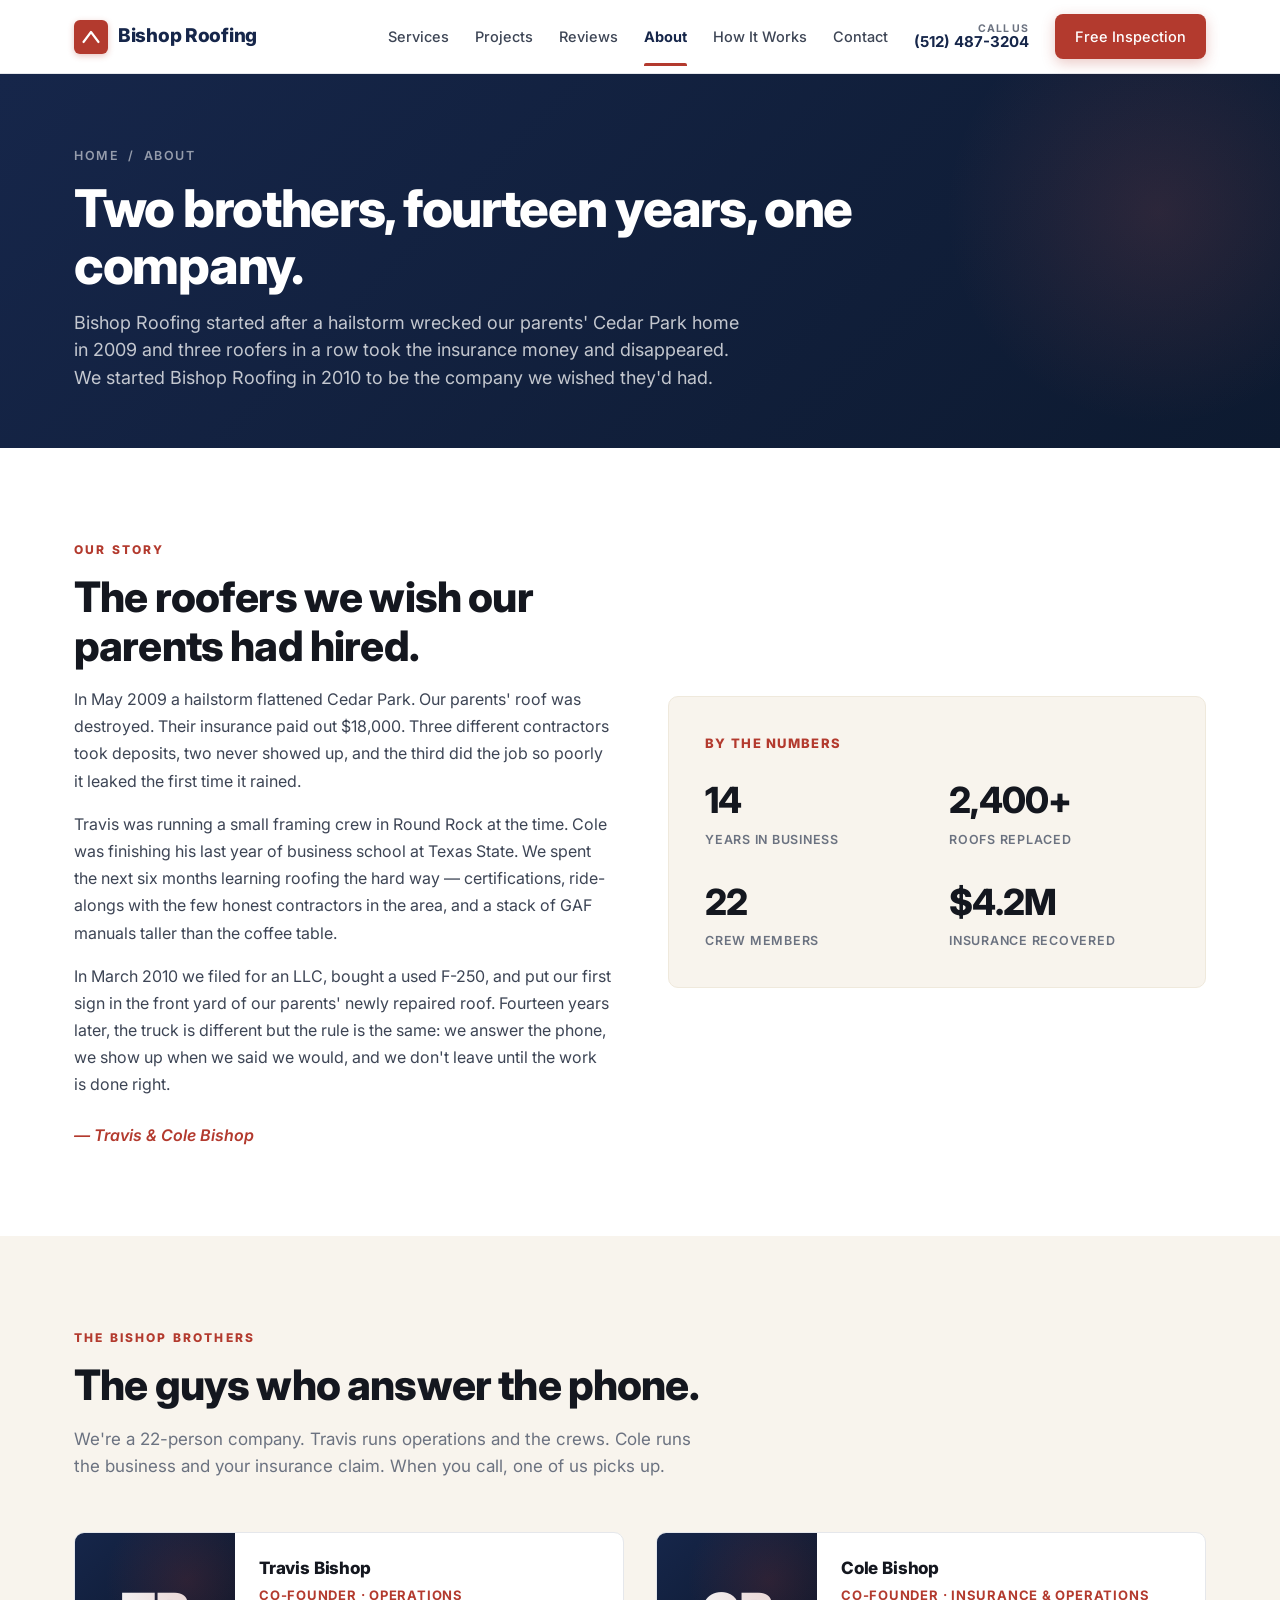
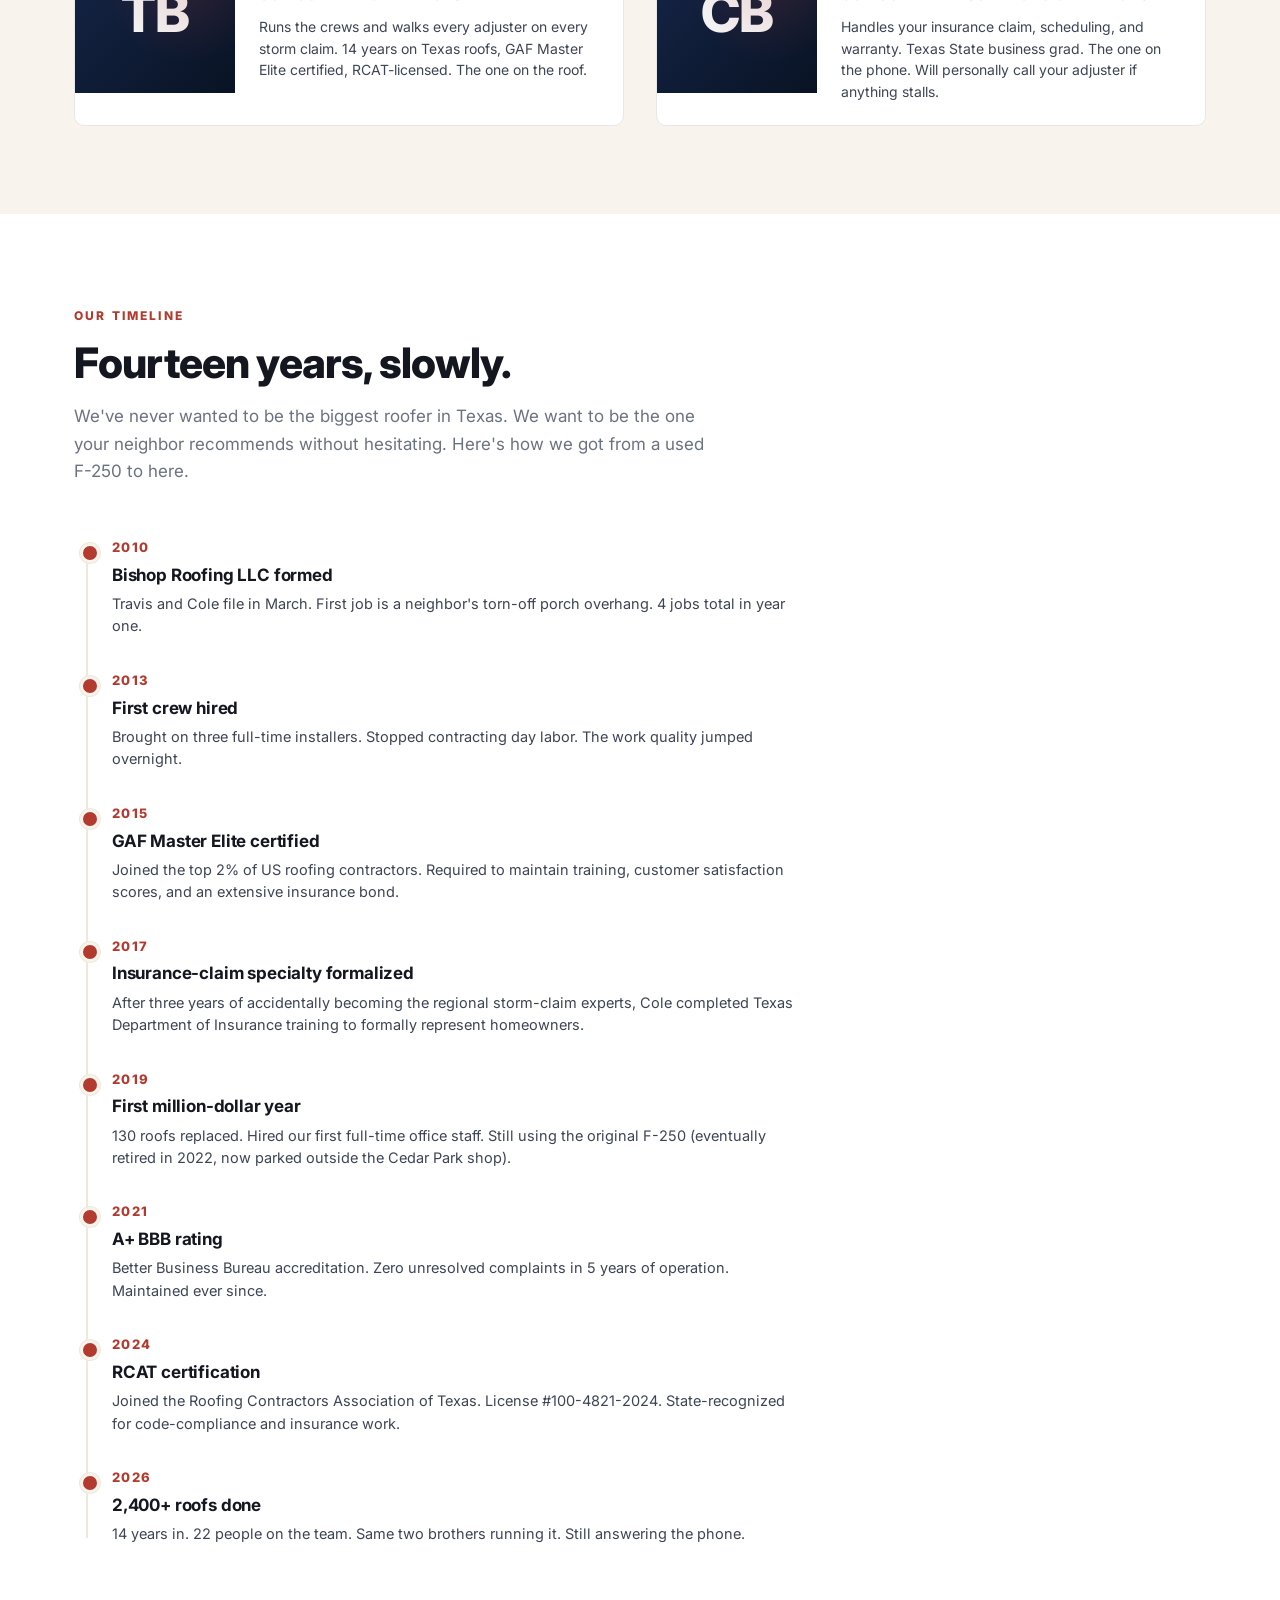
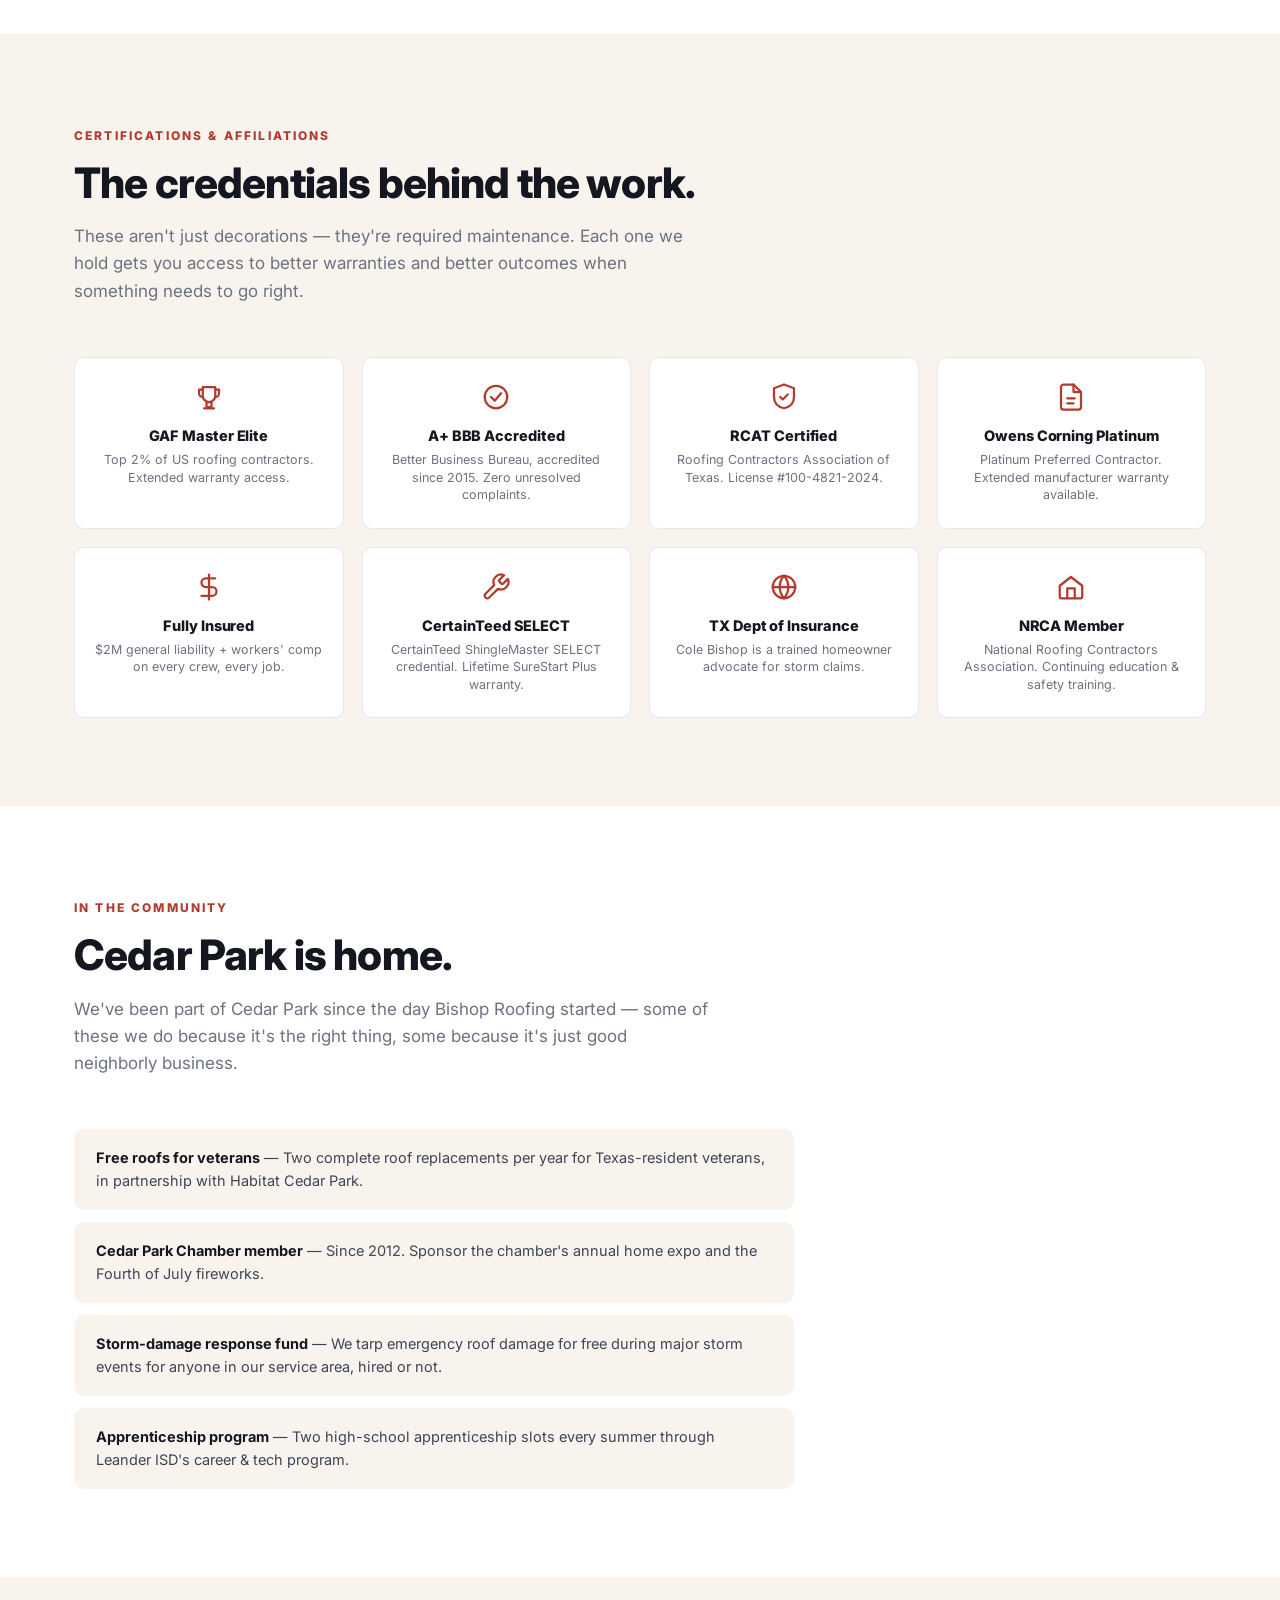
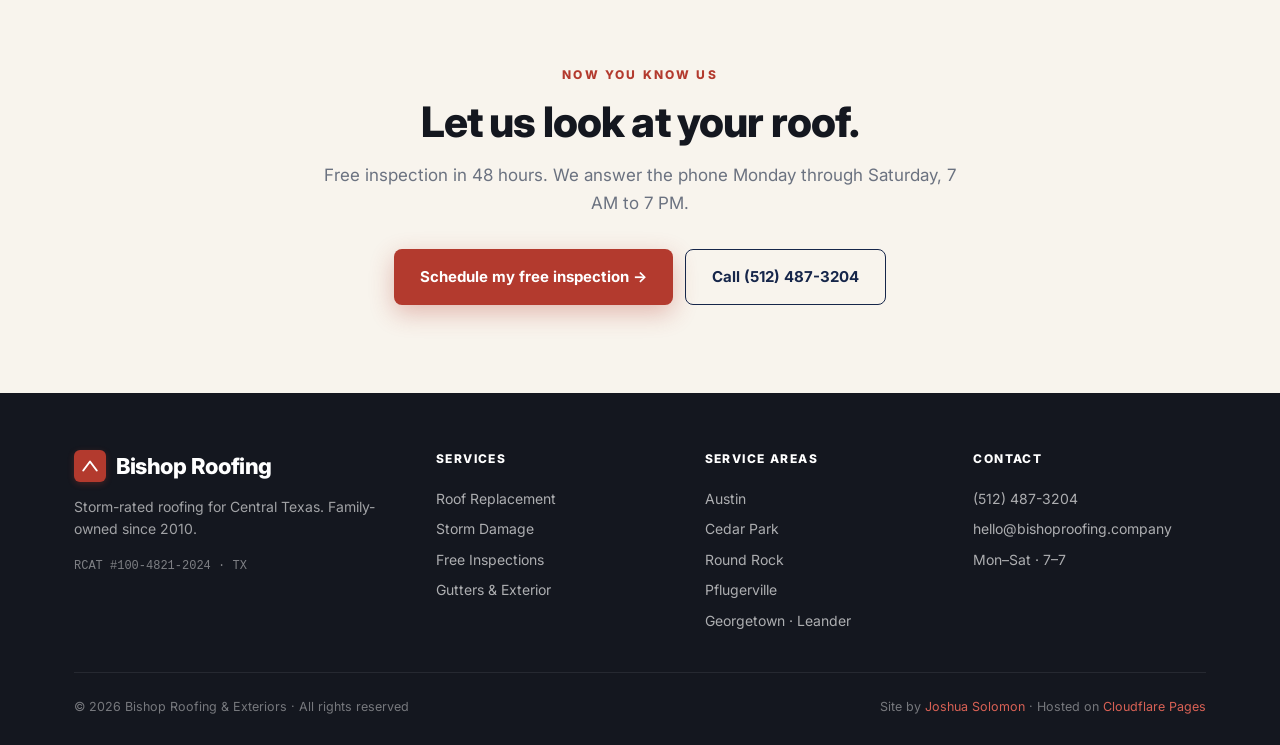
==== about.html @ fdb5fe9d "Initial commit — Bishop Roofing demo site + GHL integration" ====
<!DOCTYPE html>
<html lang="en">
<head>
  <meta charset="UTF-8" />
  <meta name="viewport" content="width=device-width, initial-scale=1.0" />
  <title>About — Bishop Roofing &amp; Exteriors</title>
  <meta name="description" content="Founded in 2010 by brothers Travis and Cole Bishop. 14 years on Central Texas roofs. GAF Master Elite, A+ BBB, RCAT-certified." />
  <link rel="preconnect" href="https://fonts.googleapis.com">
  <link rel="preconnect" href="https://fonts.gstatic.com" crossorigin>
  <link href="https://fonts.googleapis.com/css2?family=Inter:wght@400;500;600;700;800;900&display=swap" rel="stylesheet">
  <link rel="icon" type="image/svg+xml" href="./favicon.svg"><link rel="stylesheet" href="styles.css">
</head>
<body>

  <nav class="site-nav">
    <div class="nav-inner">
      <a href="./" class="brand">
        <span class="brand-mark">
          <svg viewBox="0 0 24 24" fill="none"><path d="M3 18 L12 6 L21 18" stroke="white" stroke-width="2.6" stroke-linecap="round" stroke-linejoin="round"/></svg>
        </span>
        <span>Bishop Roofing</span>
      </a>
      <input type="checkbox" id="nav-toggle" class="nav-toggle" hidden><label for="nav-toggle" class="nav-burger" aria-label="Toggle menu"><span></span><span></span><span></span></label><div class="nav-links">
        <a href="./services.html">Services</a>
        <a href="./projects.html">Projects</a>
        <a href="./reviews.html">Reviews</a>
        <a href="./about.html" class="active">About</a>
        <a href="./how-it-works.html">How It Works</a>
        <a href="./contact.html">Contact</a>
        <a href="tel:+15124873204" class="nav-phone">
          <span class="nav-phone-label">Call us</span>
          <span class="nav-phone-num">(512) 487-3204</span>
        </a>
        <a href="./contact.html" class="nav-cta">Free Inspection</a>
      </div>
    </div>
  </nav>

  <header class="page-hero">
    <div class="container page-hero-inner">
      <div class="page-crumb"><a href="./">Home</a> &nbsp;/&nbsp; About</div>
      <h1>Two brothers, fourteen years, one company.</h1>
      <p class="page-hero-sub">Bishop Roofing started after a hailstorm wrecked our parents' Cedar Park home in 2009 and three roofers in a row took the insurance money and disappeared. We started Bishop Roofing in 2010 to be the company we wished they'd had.</p>
    </div>
  </header>

  <!-- ============ ORIGIN STORY ============ -->
  <section>
    <div class="container">
      <div class="about-origin-grid">
        <div>
          <div class="sec-label">Our story</div>
          <h2 class="sec-title">The roofers we wish our parents had hired.</h2>
          <p style="font-size: 16px; color: var(--body); line-height: 1.7; margin-bottom: 16px;">In May 2009 a hailstorm flattened Cedar Park. Our parents' roof was destroyed. Their insurance paid out $18,000. Three different contractors took deposits, two never showed up, and the third did the job so poorly it leaked the first time it rained.</p>
          <p style="font-size: 16px; color: var(--body); line-height: 1.7; margin-bottom: 16px;">Travis was running a small framing crew in Round Rock at the time. Cole was finishing his last year of business school at Texas State. We spent the next six months learning roofing the hard way &mdash; certifications, ride-alongs with the few honest contractors in the area, and a stack of GAF manuals taller than the coffee table.</p>
          <p style="font-size: 16px; color: var(--body); line-height: 1.7;">In March 2010 we filed for an LLC, bought a used F-250, and put our first sign in the front yard of our parents' newly repaired roof. Fourteen years later, the truck is different but the rule is the same: we answer the phone, we show up when we said we would, and we don't leave until the work is done right.</p>
          <p style="margin-top: 24px; font-size: 16px; font-style: italic; color: var(--brick); font-weight: 600;">&mdash; Travis &amp; Cole Bishop</p>
        </div>
        <div style="background: var(--cream); border-radius: var(--radius); padding: 36px; border: 1px solid var(--cream-dark);">
          <div style="font-size: 13px; font-weight: 800; color: var(--brick); text-transform: uppercase; letter-spacing: 0.1em; margin-bottom: 18px;">By the numbers</div>
          <div style="display: grid; grid-template-columns: 1fr 1fr; gap: 24px;">
            <div>
              <div style="font-size: 36px; font-weight: 800; color: var(--ink); letter-spacing: -0.02em;">14</div>
              <div style="font-size: 12.5px; color: var(--mist); text-transform: uppercase; letter-spacing: 0.06em; font-weight: 600;">Years in business</div>
            </div>
            <div>
              <div style="font-size: 36px; font-weight: 800; color: var(--ink); letter-spacing: -0.02em;">2,400+</div>
              <div style="font-size: 12.5px; color: var(--mist); text-transform: uppercase; letter-spacing: 0.06em; font-weight: 600;">Roofs replaced</div>
            </div>
            <div>
              <div style="font-size: 36px; font-weight: 800; color: var(--ink); letter-spacing: -0.02em;">22</div>
              <div style="font-size: 12.5px; color: var(--mist); text-transform: uppercase; letter-spacing: 0.06em; font-weight: 600;">Crew members</div>
            </div>
            <div>
              <div style="font-size: 36px; font-weight: 800; color: var(--ink); letter-spacing: -0.02em;">$4.2M</div>
              <div style="font-size: 12.5px; color: var(--mist); text-transform: uppercase; letter-spacing: 0.06em; font-weight: 600;">Insurance recovered</div>
            </div>
          </div>
        </div>
      </div>
    </div>
  </section>

  <!-- ============ TEAM ============ -->
  <section class="sec-cream">
    <div class="container">
      <div class="sec-label">The Bishop brothers</div>
      <h2 class="sec-title">The guys who answer the phone.</h2>
      <p class="sec-lede">We're a 22-person company. Travis runs operations and the crews. Cole runs the business and your insurance claim. When you call, one of us picks up.</p>

      <div class="team-grid">
        <div class="team-card">
          <div class="team-photo">TB</div>
          <div class="team-body">
            <div class="team-name">Travis Bishop</div>
            <div class="team-role">Co-Founder &middot; Operations</div>
            <p class="team-bio">Runs the crews and walks every adjuster on every storm claim. 14 years on Texas roofs, GAF Master Elite certified, RCAT-licensed. The one on the roof.</p>
          </div>
        </div>
        <div class="team-card">
          <div class="team-photo">CB</div>
          <div class="team-body">
            <div class="team-name">Cole Bishop</div>
            <div class="team-role">Co-Founder &middot; Insurance &amp; Operations</div>
            <p class="team-bio">Handles your insurance claim, scheduling, and warranty. Texas State business grad. The one on the phone. Will personally call your adjuster if anything stalls.</p>
          </div>
        </div>
      </div>
    </div>
  </section>

  <!-- ============ TIMELINE ============ -->
  <section>
    <div class="container">
      <div class="sec-label">Our timeline</div>
      <h2 class="sec-title">Fourteen years, slowly.</h2>
      <p class="sec-lede">We've never wanted to be the biggest roofer in Texas. We want to be the one your neighbor recommends without hesitating. Here's how we got from a used F-250 to here.</p>

      <div style="max-width: 720px;">
        <div class="timeline">
          <div class="timeline-item">
            <div class="timeline-year">2010</div>
            <div class="timeline-title">Bishop Roofing LLC formed</div>
            <div class="timeline-desc">Travis and Cole file in March. First job is a neighbor's torn-off porch overhang. 4 jobs total in year one.</div>
          </div>
          <div class="timeline-item">
            <div class="timeline-year">2013</div>
            <div class="timeline-title">First crew hired</div>
            <div class="timeline-desc">Brought on three full-time installers. Stopped contracting day labor. The work quality jumped overnight.</div>
          </div>
          <div class="timeline-item">
            <div class="timeline-year">2015</div>
            <div class="timeline-title">GAF Master Elite certified</div>
            <div class="timeline-desc">Joined the top 2% of US roofing contractors. Required to maintain training, customer satisfaction scores, and an extensive insurance bond.</div>
          </div>
          <div class="timeline-item">
            <div class="timeline-year">2017</div>
            <div class="timeline-title">Insurance-claim specialty formalized</div>
            <div class="timeline-desc">After three years of accidentally becoming the regional storm-claim experts, Cole completed Texas Department of Insurance training to formally represent homeowners.</div>
          </div>
          <div class="timeline-item">
            <div class="timeline-year">2019</div>
            <div class="timeline-title">First million-dollar year</div>
            <div class="timeline-desc">130 roofs replaced. Hired our first full-time office staff. Still using the original F-250 (eventually retired in 2022, now parked outside the Cedar Park shop).</div>
          </div>
          <div class="timeline-item">
            <div class="timeline-year">2021</div>
            <div class="timeline-title">A+ BBB rating</div>
            <div class="timeline-desc">Better Business Bureau accreditation. Zero unresolved complaints in 5 years of operation. Maintained ever since.</div>
          </div>
          <div class="timeline-item">
            <div class="timeline-year">2024</div>
            <div class="timeline-title">RCAT certification</div>
            <div class="timeline-desc">Joined the Roofing Contractors Association of Texas. License #100-4821-2024. State-recognized for code-compliance and insurance work.</div>
          </div>
          <div class="timeline-item">
            <div class="timeline-year">2026</div>
            <div class="timeline-title">2,400+ roofs done</div>
            <div class="timeline-desc">14 years in. 22 people on the team. Same two brothers running it. Still answering the phone.</div>
          </div>
        </div>
      </div>
    </div>
  </section>

  <!-- ============ CERTIFICATIONS ============ -->
  <section class="sec-cream">
    <div class="container">
      <div class="sec-label">Certifications &amp; affiliations</div>
      <h2 class="sec-title">The credentials behind the work.</h2>
      <p class="sec-lede">These aren't just decorations &mdash; they're required maintenance. Each one we hold gets you access to better warranties and better outcomes when something needs to go right.</p>

      <div class="certs-grid">
        <div class="cert">
          <div class="cert-icon"><svg viewBox="0 0 24 24" fill="none" stroke="currentColor" stroke-width="1.8" stroke-linecap="round" stroke-linejoin="round"><path d="M7 4h10v7a5 5 0 0 1-10 0z"/><path d="M17 6h3v3a3 3 0 0 1-3 3"/><path d="M7 6H4v3a3 3 0 0 0 3 3"/><path d="M10 16h4v4h-4z"/><path d="M8 21h8"/></svg></div>
          <div class="cert-name">GAF Master Elite</div>
          <div class="cert-desc">Top 2% of US roofing contractors. Extended warranty access.</div>
        </div>
        <div class="cert">
          <div class="cert-icon"><svg viewBox="0 0 24 24" fill="none" stroke="currentColor" stroke-width="1.8" stroke-linecap="round" stroke-linejoin="round"><circle cx="12" cy="12" r="9"/><path d="m8 12 3 3 5-6"/></svg></div>
          <div class="cert-name">A+ BBB Accredited</div>
          <div class="cert-desc">Better Business Bureau, accredited since 2015. Zero unresolved complaints.</div>
        </div>
        <div class="cert">
          <div class="cert-icon"><svg viewBox="0 0 24 24" fill="none" stroke="currentColor" stroke-width="1.8" stroke-linecap="round" stroke-linejoin="round"><path d="M12 2 4 5v7c0 5 3.5 8 8 9 4.5-1 8-4 8-9V5z"/><path d="m9 12 2 2 4-4"/></svg></div>
          <div class="cert-name">RCAT Certified</div>
          <div class="cert-desc">Roofing Contractors Association of Texas. License #100-4821-2024.</div>
        </div>
        <div class="cert">
          <div class="cert-icon"><svg viewBox="0 0 24 24" fill="none" stroke="currentColor" stroke-width="1.8" stroke-linecap="round" stroke-linejoin="round"><path d="M14 2H6a2 2 0 0 0-2 2v16a2 2 0 0 0 2 2h12a2 2 0 0 0 2-2V8z"/><polyline points="14 2 14 8 20 8"/><line x1="9" y1="13" x2="15" y2="13"/><line x1="9" y1="17" x2="14" y2="17"/></svg></div>
          <div class="cert-name">Owens Corning Platinum</div>
          <div class="cert-desc">Platinum Preferred Contractor. Extended manufacturer warranty available.</div>
        </div>
        <div class="cert">
          <div class="cert-icon"><svg viewBox="0 0 24 24" fill="none" stroke="currentColor" stroke-width="1.8" stroke-linecap="round" stroke-linejoin="round"><line x1="12" y1="2" x2="12" y2="22"/><path d="M17 5H9.5a3.5 3.5 0 0 0 0 7h5a3.5 3.5 0 0 1 0 7H6"/></svg></div>
          <div class="cert-name">Fully Insured</div>
          <div class="cert-desc">$2M general liability + workers' comp on every crew, every job.</div>
        </div>
        <div class="cert">
          <div class="cert-icon"><svg viewBox="0 0 24 24" fill="none" stroke="currentColor" stroke-width="1.8" stroke-linecap="round" stroke-linejoin="round"><path d="M14.7 6.3a1 1 0 0 0 0 1.4l1.6 1.6a1 1 0 0 0 1.4 0l3.77-3.77a6 6 0 0 1-7.94 7.94l-6.91 6.91a2.12 2.12 0 0 1-3-3l6.91-6.91a6 6 0 0 1 7.94-7.94l-3.76 3.76z"/></svg></div>
          <div class="cert-name">CertainTeed SELECT</div>
          <div class="cert-desc">CertainTeed ShingleMaster SELECT credential. Lifetime SureStart Plus warranty.</div>
        </div>
        <div class="cert">
          <div class="cert-icon"><svg viewBox="0 0 24 24" fill="none" stroke="currentColor" stroke-width="1.8" stroke-linecap="round" stroke-linejoin="round"><circle cx="12" cy="12" r="9"/><line x1="3" y1="12" x2="21" y2="12"/><path d="M12 3a13.5 13.5 0 0 1 0 18M12 3a13.5 13.5 0 0 0 0 18"/></svg></div>
          <div class="cert-name">TX Dept of Insurance</div>
          <div class="cert-desc">Cole Bishop is a trained homeowner advocate for storm claims.</div>
        </div>
        <div class="cert">
          <div class="cert-icon"><svg viewBox="0 0 24 24" fill="none" stroke="currentColor" stroke-width="1.8" stroke-linecap="round" stroke-linejoin="round"><path d="M3 11l9-7 9 7v9a1 1 0 0 1-1 1H4a1 1 0 0 1-1-1z"/><path d="M9 21V13h6v8"/></svg></div>
          <div class="cert-name">NRCA Member</div>
          <div class="cert-desc">National Roofing Contractors Association. Continuing education &amp; safety training.</div>
        </div>
      </div>
    </div>
  </section>

  <!-- ============ COMMUNITY ============ -->
  <section>
    <div class="container">
      <div class="sec-label">In the community</div>
      <h2 class="sec-title">Cedar Park is home.</h2>
      <p class="sec-lede">We've been part of Cedar Park since the day Bishop Roofing started &mdash; some of these we do because it's the right thing, some because it's just good neighborly business.</p>

      <ul style="list-style: none; max-width: 720px; display: grid; gap: 12px;">
        <li style="padding: 18px 22px; background: var(--cream); border-radius: var(--radius); font-size: 14.5px; color: var(--body); line-height: 1.55;"><strong style="color: var(--ink);">Free roofs for veterans</strong> &mdash; Two complete roof replacements per year for Texas-resident veterans, in partnership with Habitat Cedar Park.</li>
        <li style="padding: 18px 22px; background: var(--cream); border-radius: var(--radius); font-size: 14.5px; color: var(--body); line-height: 1.55;"><strong style="color: var(--ink);">Cedar Park Chamber member</strong> &mdash; Since 2012. Sponsor the chamber's annual home expo and the Fourth of July fireworks.</li>
        <li style="padding: 18px 22px; background: var(--cream); border-radius: var(--radius); font-size: 14.5px; color: var(--body); line-height: 1.55;"><strong style="color: var(--ink);">Storm-damage response fund</strong> &mdash; We tarp emergency roof damage for free during major storm events for anyone in our service area, hired or not.</li>
        <li style="padding: 18px 22px; background: var(--cream); border-radius: var(--radius); font-size: 14.5px; color: var(--body); line-height: 1.55;"><strong style="color: var(--ink);">Apprenticeship program</strong> &mdash; Two high-school apprenticeship slots every summer through Leander ISD's career &amp; tech program.</li>
      </ul>
    </div>
  </section>

  <!-- ============ CTA ============ -->
  <section class="sec-cream">
    <div class="container" style="text-align: center;">
      <div class="sec-label" style="display: block;">Now you know us</div>
      <h2 class="sec-title" style="margin: 0 auto 16px;">Let us look at your roof.</h2>
      <p class="sec-lede" style="margin: 0 auto 32px;">Free inspection in 48 hours. We answer the phone Monday through Saturday, 7 AM to 7 PM.</p>
      <div style="display: flex; gap: 12px; justify-content: center; flex-wrap: wrap;">
        <a href="./contact.html" class="btn btn-primary">Schedule my free inspection &rarr;</a>
        <a href="tel:+15124873204" class="btn btn-outline">Call (512) 487-3204</a>
      </div>
    </div>
  </section>

  <footer>
    <div class="container">
      <div class="foot-grid">
        <div>
          <div class="foot-brand">
            <span class="brand-mark">
              <svg viewBox="0 0 24 24" fill="none"><path d="M3 18 L12 6 L21 18" stroke="white" stroke-width="2.6" stroke-linecap="round" stroke-linejoin="round"/></svg>
            </span>
            <span>Bishop Roofing</span>
          </div>
          <p class="foot-tag">Storm-rated roofing for Central Texas. Family-owned since 2010.</p>
          <p class="foot-license">RCAT&nbsp;#100-4821-2024 &middot; TX</p>
        </div>
        <div class="foot-col">
          <h4>Services</h4>
          <a href="./services.html">Roof Replacement</a>
          <a href="./services.html">Storm Damage</a>
          <a href="./services.html">Free Inspections</a>
          <a href="./services.html">Gutters &amp; Exterior</a>
        </div>
        <div class="foot-col">
          <h4>Service Areas</h4>
          <span>Austin</span>
          <span>Cedar Park</span>
          <span>Round Rock</span>
          <span>Pflugerville</span>
          <span>Georgetown &middot; Leander</span>
        </div>
        <div class="foot-col">
          <h4>Contact</h4>
          <a href="tel:+15124873204">(512) 487-3204</a>
          <a href="mailto:hello@bishoproofing.company">hello@bishoproofing.company</a>
          <span>Mon&ndash;Sat &middot; 7&ndash;7</span>
        </div>
      </div>
      <div class="foot-bottom">
        <div>&copy; 2026 Bishop Roofing &amp; Exteriors &middot; All rights reserved</div>
        <div class="foot-credit">
          Site by <a href="https://github.com/jsolomon" target="_blank" rel="noopener">Joshua Solomon</a> &middot;
          Hosted on <a href="https://pages.cloudflare.com/" target="_blank" rel="noopener">Cloudflare Pages</a>
        </div>
      </div>
    </div>
  </footer>

</body>
</html>
---- styles.css ----
/* ==========================================================
   BISHOP ROOFING & EXTERIORS — shared stylesheet
   Used by all pages (index, services, projects, reviews, about, contact)
   ========================================================== */

:root {
  --navy: #16264A;
  --navy-dark: #0D1A30;
  --navy-deep: #091324;
  --brick: #B33A2E;
  --brick-dark: #962B22;
  --brick-light: #D96155;
  --cream: #F8F4ED;
  --cream-dark: #EFE9DC;
  --ink: #14171F;
  --body: #3D4555;
  --mist: #6B7280;
  --line: #E5E7EB;
  --radius: 10px;
  --shadow-sm: 0 1px 3px rgba(13,26,48,.08);
  --shadow: 0 8px 32px rgba(13,26,48,.10);
  --shadow-lg: 0 20px 60px rgba(13,26,48,.18);
}

* { box-sizing: border-box; margin: 0; padding: 0; }
html { scroll-behavior: smooth; }
body {
  font-family: 'Inter', -apple-system, BlinkMacSystemFont, 'Segoe UI', sans-serif;
  color: var(--body);
  background: #ffffff;
  line-height: 1.6;
  -webkit-font-smoothing: antialiased;
  -moz-osx-font-smoothing: grayscale;
}
img { max-width: 100%; display: block; }
a { color: var(--brick); text-decoration: none; transition: color .15s; }
a:hover { color: var(--brick-dark); }

.container { max-width: 1180px; margin: 0 auto; padding: 0 24px; }

/* ---------- NAV ---------- */
nav.site-nav {
  position: sticky; top: 0; z-index: 100;
  background: rgba(255,255,255,.95);
  backdrop-filter: blur(14px);
  -webkit-backdrop-filter: blur(14px);
  border-bottom: 1px solid var(--line);
}
.nav-inner {
  display: flex; align-items: center; justify-content: space-between;
  padding: 14px 24px;
  max-width: 1180px; margin: 0 auto;
  gap: 24px;
}
.brand {
  display: flex; align-items: center; gap: 10px;
  font-weight: 800; font-size: 19px;
  color: var(--navy); letter-spacing: -0.015em;
}
.brand-mark {
  width: 34px; height: 34px;
  background: var(--brick);
  border-radius: 6px;
  display: flex; align-items: center; justify-content: center;
  color: #fff;
  box-shadow: 0 2px 6px rgba(179,58,46,.3);
}
.brand-mark svg { width: 20px; height: 20px; }
.nav-links { display: flex; gap: 26px; align-items: center; }
.nav-links a {
  color: var(--body); font-size: 14.5px; font-weight: 500;
  transition: color .15s;
  position: relative;
}
.nav-links a:hover { color: var(--navy); }
.nav-links a.active { color: var(--navy); font-weight: 700; }
.nav-links a.active::after {
  content: '';
  position: absolute;
  bottom: -18px; left: 0; right: 0;
  height: 3px;
  background: var(--brick);
  border-radius: 2px 2px 0 0;
}
.nav-phone {
  display: flex; flex-direction: column;
  align-items: flex-end; gap: 0;
  color: var(--ink) !important;
  line-height: 1.1;
}
.nav-phone-label {
  font-size: 10.5px; font-weight: 700;
  color: var(--mist); text-transform: uppercase;
  letter-spacing: 0.08em;
}
.nav-phone-num {
  font-size: 15px; font-weight: 700;
  color: var(--navy);
}
.nav-cta {
  background: var(--brick); color: #fff !important;
  padding: 11px 20px; border-radius: 8px;
  font-weight: 700; font-size: 14.5px;
  box-shadow: 0 4px 14px rgba(179,58,46,.28);
  transition: transform .15s, box-shadow .15s, background .15s;
  white-space: nowrap;
}
.nav-cta:hover {
  background: var(--brick-dark);
  transform: translateY(-1px);
  box-shadow: 0 6px 18px rgba(179,58,46,.35);
}
.nav-cta::after { display: none !important; }
@media (max-width: 980px) {
  .nav-links a:not(.nav-cta) { display: none; }
  .nav-phone { display: none; }
}

/* ---------- BUTTONS ---------- */
.btn {
  display: inline-flex; align-items: center; gap: 10px;
  padding: 15px 26px;
  border-radius: 8px;
  font-weight: 700; font-size: 15px;
  font-family: inherit;
  cursor: pointer; border: none;
  transition: all .15s;
  white-space: nowrap;
  text-decoration: none;
}
.btn-primary {
  background: var(--brick); color: #fff;
  box-shadow: 0 8px 24px rgba(179,58,46,.32);
}
.btn-primary:hover { background: var(--brick-dark); color: #fff; transform: translateY(-2px); }
.btn-ghost {
  background: rgba(255,255,255,.08);
  color: #fff;
  border: 1px solid rgba(255,255,255,.22);
  backdrop-filter: blur(8px);
}
.btn-ghost:hover { background: rgba(255,255,255,.16); color: #fff; }
.btn-dark {
  background: var(--navy); color: #fff;
  box-shadow: 0 4px 14px rgba(13,26,48,.2);
}
.btn-dark:hover { background: var(--navy-dark); color: #fff; transform: translateY(-2px); }
.btn-outline {
  background: transparent; color: var(--navy);
  border: 1.5px solid var(--navy);
}
.btn-outline:hover { background: var(--navy); color: #fff; }
.btn-block { width: 100%; justify-content: center; }
.btn-sm { padding: 10px 18px; font-size: 14px; }

/* ---------- HOME HERO ---------- */
.hero {
  position: relative;
  min-height: 680px;
  display: flex; align-items: center;
  color: #fff;
  overflow: hidden;
  background:
    linear-gradient(135deg, rgba(9,19,36,.92) 0%, rgba(22,38,74,.82) 60%, rgba(13,26,48,.88) 100%),
    url('./images/photo-1564013799919-ab600027ffc6.jpg?w=1800&h=1200&fit=crop&q=80&auto=format') center/cover no-repeat;
}
.hero-inner { width: 100%; padding: 100px 0 90px; position: relative; }
.hero-eyebrow {
  display: inline-flex; align-items: center; gap: 10px;
  padding: 7px 14px;
  background: rgba(255,255,255,.08);
  border: 1px solid rgba(255,255,255,.18);
  border-radius: 999px;
  font-size: 12.5px; font-weight: 600;
  color: rgba(255,255,255,.92);
  letter-spacing: 0.04em;
  margin-bottom: 24px;
}
.hero-eyebrow .pulse {
  width: 8px; height: 8px;
  background: #4ade80; border-radius: 50%;
  box-shadow: 0 0 0 3px rgba(74,222,128,.25);
  animation: pulse 2s ease-in-out infinite;
}
@keyframes pulse {
  0%, 100% { box-shadow: 0 0 0 3px rgba(74,222,128,.25); }
  50% { box-shadow: 0 0 0 6px rgba(74,222,128,.12); }
}
.hero h1 {
  font-size: clamp(38px, 5.8vw, 64px);
  font-weight: 800;
  line-height: 1.04;
  letter-spacing: -0.025em;
  margin-bottom: 22px;
  max-width: 880px;
}
.hero h1 .accent {
  color: var(--brick-light);
  font-style: normal;
}
.hero-sub {
  font-size: clamp(17px, 1.7vw, 19px);
  color: rgba(255,255,255,.86);
  max-width: 660px;
  margin-bottom: 36px;
  line-height: 1.55;
}
.hero-ctas { display: flex; gap: 14px; flex-wrap: wrap; align-items: center; }
.hero-trust {
  margin-top: 44px;
  padding-top: 28px;
  border-top: 1px solid rgba(255,255,255,.12);
  display: flex; gap: 36px; flex-wrap: wrap;
  font-size: 13px;
  color: rgba(255,255,255,.7);
}
.hero-trust strong { color: #fff; font-weight: 700; }

/* ---------- SUBPAGE HERO ---------- */
.page-hero {
  background: linear-gradient(135deg, var(--navy) 0%, var(--navy-dark) 100%);
  color: #fff;
  padding: 72px 0 56px;
  position: relative;
  overflow: hidden;
}
.page-hero::before {
  content: '';
  position: absolute;
  top: -30%; right: -10%;
  width: 500px; height: 500px;
  background: radial-gradient(circle, rgba(217,97,85,.14) 0%, transparent 60%);
  pointer-events: none;
}
.page-hero-inner { position: relative; }
.page-crumb {
  font-size: 12.5px;
  font-weight: 600;
  color: rgba(255,255,255,.55);
  text-transform: uppercase;
  letter-spacing: 0.12em;
  margin-bottom: 14px;
}
.page-crumb a { color: rgba(255,255,255,.55); }
.page-crumb a:hover { color: #fff; }
.page-hero h1 {
  font-size: clamp(32px, 4.6vw, 52px);
  font-weight: 800;
  letter-spacing: -0.025em;
  line-height: 1.1;
  margin-bottom: 14px;
  max-width: 820px;
}
.page-hero-sub {
  font-size: clamp(16px, 1.6vw, 18px);
  color: rgba(255,255,255,.75);
  max-width: 680px;
  line-height: 1.55;
}

/* ---------- STATS BAND ---------- */
.stats-band {
  background: var(--navy);
  color: #fff;
  padding: 38px 0;
  border-top: 4px solid var(--brick);
}
.stats-grid {
  display: grid;
  grid-template-columns: repeat(4, 1fr);
  gap: 24px;
  text-align: center;
}
@media (max-width: 720px) { .stats-grid { grid-template-columns: repeat(2, 1fr); gap: 28px 16px; } }
.stat-value {
  font-size: clamp(28px, 4vw, 38px);
  font-weight: 800;
  color: #fff;
  letter-spacing: -0.02em;
  line-height: 1.1;
  margin-bottom: 6px;
}
.stat-value .accent { color: var(--brick-light); }
.stat-label {
  font-size: 12px; font-weight: 600;
  color: rgba(255,255,255,.6);
  text-transform: uppercase;
  letter-spacing: 0.1em;
}

/* ---------- SECTIONS ---------- */
section { padding: 88px 0; }
.sec-cream { background: var(--cream); }
.sec-label {
  display: inline-block;
  font-size: 12px; font-weight: 800;
  letter-spacing: 0.18em;
  text-transform: uppercase;
  color: var(--brick);
  margin-bottom: 14px;
}
.sec-title {
  font-size: clamp(28px, 4vw, 42px);
  font-weight: 800;
  color: var(--ink);
  letter-spacing: -0.02em;
  line-height: 1.15;
  margin-bottom: 16px;
  max-width: 740px;
}
.sec-lede {
  font-size: 17px;
  color: var(--mist);
  max-width: 640px;
  margin-bottom: 52px;
  line-height: 1.6;
}
.sec-head-flex {
  display: flex; justify-content: space-between; align-items: flex-end;
  flex-wrap: wrap; gap: 20px;
  margin-bottom: 44px;
}
.sec-head-flex .sec-title, .sec-head-flex .sec-lede { margin-bottom: 0; }
.see-all-link {
  font-size: 14px; font-weight: 700;
  color: var(--brick);
  display: inline-flex; align-items: center; gap: 6px;
  white-space: nowrap;
}
.see-all-link:hover { color: var(--brick-dark); }

/* ---------- SERVICES GRID ---------- */
.services-grid {
  display: grid;
  grid-template-columns: repeat(4, 1fr);
  gap: 20px;
}
@media (max-width: 880px) { .services-grid { grid-template-columns: repeat(2, 1fr); } }
@media (max-width: 480px) { .services-grid { grid-template-columns: 1fr; } }
.service {
  background: #fff;
  border: 1px solid var(--line);
  border-radius: var(--radius);
  padding: 28px 24px 30px;
  transition: transform .2s, box-shadow .2s, border-color .2s;
}
.service:hover {
  transform: translateY(-4px);
  box-shadow: var(--shadow);
  border-color: var(--brick-light);
}
.service-icon {
  width: 48px; height: 48px;
  border-radius: 10px;
  background: linear-gradient(135deg, var(--navy) 0%, var(--navy-dark) 100%);
  color: #fff;
  display: flex; align-items: center; justify-content: center;
  font-size: 22px;
  margin-bottom: 18px;
}
.service h3 {
  font-size: 17px; font-weight: 700;
  color: var(--ink);
  letter-spacing: -0.01em;
  margin-bottom: 8px;
}
.service p {
  font-size: 14px;
  color: var(--body);
  line-height: 1.55;
}
.service-meta {
  margin-top: 14px;
  padding-top: 14px;
  border-top: 1px solid var(--line);
  font-size: 12px; font-weight: 700;
  color: var(--brick);
  text-transform: uppercase;
  letter-spacing: 0.06em;
}

/* ---------- SERVICE DETAIL (subpage) ---------- */
.service-detail {
  padding: 56px 0;
  border-bottom: 1px solid var(--line);
}
.service-detail:last-child { border-bottom: none; }
.service-detail-grid {
  display: grid;
  grid-template-columns: 1fr 1.4fr;
  gap: 48px;
  align-items: start;
}
@media (max-width: 880px) { .service-detail-grid { grid-template-columns: 1fr; gap: 28px; } }
.service-detail-icon {
  width: 64px; height: 64px;
  border-radius: 14px;
  background: linear-gradient(135deg, var(--brick) 0%, var(--brick-dark) 100%);
  color: #fff;
  display: flex; align-items: center; justify-content: center;
  font-size: 28px;
  margin-bottom: 18px;
}
.service-detail h2 {
  font-size: clamp(24px, 3.2vw, 32px);
  font-weight: 800;
  color: var(--ink);
  letter-spacing: -0.02em;
  line-height: 1.15;
  margin-bottom: 12px;
}
.service-detail .sub {
  font-size: 14.5px;
  color: var(--brick);
  font-weight: 700;
  text-transform: uppercase;
  letter-spacing: 0.06em;
  margin-bottom: 18px;
}
.service-detail p {
  font-size: 15.5px;
  color: var(--body);
  line-height: 1.65;
  margin-bottom: 16px;
}
.service-feature-list {
  list-style: none;
  margin-top: 16px;
}
.service-feature-list li {
  position: relative;
  padding: 8px 0 8px 28px;
  font-size: 14.5px;
  color: var(--body);
  border-bottom: 1px solid var(--line);
}
.service-feature-list li:last-child { border-bottom: none; }
.service-feature-list li::before {
  content: '';
  position: absolute;
  left: 0; top: 14px;
  width: 16px; height: 16px;
  background: var(--brick);
  border-radius: 50%;
  background-image: url("data:image/svg+xml;utf8,<svg xmlns='http://www.w3.org/2000/svg' viewBox='0 0 24 24' fill='white'><path d='M9 16.2l-3.5-3.5L4 14.2l5 5 11-11-1.5-1.5z'/></svg>");
  background-size: 12px;
  background-position: center;
  background-repeat: no-repeat;
}
.pricing-box {
  background: var(--cream);
  border: 1px solid var(--cream-dark);
  border-radius: var(--radius);
  padding: 20px;
  margin-top: 18px;
}
.pricing-box .pricing-label {
  font-size: 11.5px;
  color: var(--mist);
  font-weight: 700;
  text-transform: uppercase;
  letter-spacing: 0.08em;
  margin-bottom: 4px;
}
.pricing-box .pricing-value {
  font-size: 20px;
  font-weight: 800;
  color: var(--ink);
  letter-spacing: -0.01em;
}

/* ---------- PROCESS ---------- */
.process-grid {
  display: grid;
  grid-template-columns: repeat(4, 1fr);
  gap: 24px;
}
@media (max-width: 880px) { .process-grid { grid-template-columns: repeat(2, 1fr); } }
@media (max-width: 480px) { .process-grid { grid-template-columns: 1fr; } }
.step { position: relative; padding-top: 20px; }
.step-num {
  display: inline-block;
  font-size: 13px; font-weight: 800;
  color: var(--brick);
  letter-spacing: 0.18em;
  text-transform: uppercase;
  margin-bottom: 10px;
}
.step-num::before {
  content: '';
  display: inline-block;
  width: 30px; height: 3px;
  background: var(--brick);
  margin-right: 10px;
  vertical-align: middle;
}
.step h3 {
  font-size: 18px; font-weight: 700;
  color: var(--ink);
  letter-spacing: -0.01em;
  margin-bottom: 8px;
}
.step p { font-size: 14.5px; color: var(--body); line-height: 1.6; }

/* ---------- INSURANCE SECTION (dark) ---------- */
.insurance-section {
  background: linear-gradient(135deg, var(--navy-deep) 0%, var(--navy) 100%);
  color: #fff;
  padding: 88px 0;
  position: relative;
  overflow: hidden;
}
.insurance-section::before {
  content: '';
  position: absolute;
  top: -20%; right: -10%;
  width: 500px; height: 500px;
  background: radial-gradient(circle, rgba(179,58,46,.18) 0%, transparent 60%);
  pointer-events: none;
}
.insurance-grid {
  display: grid;
  grid-template-columns: 1.1fr 1fr;
  gap: 56px;
  align-items: center;
  position: relative;
}
@media (max-width: 880px) { .insurance-grid { grid-template-columns: 1fr; gap: 36px; } }
.insurance-tag {
  display: inline-flex; align-items: center; gap: 10px;
  padding: 5px 13px;
  background: rgba(217,97,85,.18);
  border: 1px solid rgba(217,97,85,.4);
  border-radius: 999px;
  font-size: 12px; font-weight: 700;
  color: var(--brick-light);
  letter-spacing: 0.08em;
  margin-bottom: 18px;
  text-transform: uppercase;
}
.insurance-section h2 {
  font-size: clamp(28px, 4vw, 40px);
  font-weight: 800;
  color: #fff;
  letter-spacing: -0.02em;
  line-height: 1.15;
  margin-bottom: 18px;
}
.insurance-section p {
  font-size: 16.5px;
  color: rgba(255,255,255,.78);
  line-height: 1.65;
  margin-bottom: 20px;
}
.insurance-stat {
  font-size: 14px;
  color: rgba(255,255,255,.85);
  padding: 14px 18px;
  background: rgba(255,255,255,.05);
  border-left: 3px solid var(--brick);
  border-radius: 4px;
  margin-bottom: 28px;
}
.insurance-stat strong { color: #fff; font-weight: 700; }

/* ---------- PROJECTS GRID ---------- */
.projects-grid {
  display: grid;
  grid-template-columns: repeat(4, 1fr);
  gap: 18px;
}
@media (max-width: 1000px) { .projects-grid { grid-template-columns: repeat(3, 1fr); } }
@media (max-width: 720px) { .projects-grid { grid-template-columns: repeat(2, 1fr); } }
@media (max-width: 480px) { .projects-grid { grid-template-columns: 1fr; } }
.projects-grid.cols-3 { grid-template-columns: repeat(3, 1fr); }
@media (max-width: 880px) { .projects-grid.cols-3 { grid-template-columns: repeat(2, 1fr); } }
@media (max-width: 480px) { .projects-grid.cols-3 { grid-template-columns: 1fr; } }
.project {
  background: #fff;
  border: 1px solid var(--line);
  border-radius: var(--radius);
  overflow: hidden;
  transition: transform .2s, box-shadow .2s;
}
.project:hover { transform: translateY(-4px); box-shadow: var(--shadow); }
.project-photo {
  aspect-ratio: 4/3;
  background-size: cover;
  background-position: center;
  position: relative;
}
.project-photo::after {
  content: 'COMPLETED';
  position: absolute;
  top: 10px; left: 10px;
  background: var(--brick);
  color: #fff;
  font-size: 10px;
  font-weight: 800;
  letter-spacing: 0.12em;
  padding: 4px 9px;
  border-radius: 4px;
}
.project-body { padding: 16px 18px 20px; }
.project-loc {
  font-size: 14.5px; font-weight: 800;
  color: var(--ink);
  letter-spacing: -0.005em;
}
.project-type {
  font-size: 12.5px;
  color: var(--brick);
  font-weight: 700;
  text-transform: uppercase;
  letter-spacing: 0.06em;
  margin: 2px 0 8px;
}
.project-desc {
  font-size: 13.5px;
  color: var(--body);
  line-height: 1.5;
}
.project-meta {
  margin-top: 12px;
  padding-top: 12px;
  border-top: 1px solid var(--line);
  display: flex; gap: 14px;
  font-size: 11.5px;
  color: var(--mist);
  font-weight: 600;
  letter-spacing: 0.04em;
  text-transform: uppercase;
}

/* ---------- FILTER BAR ---------- */
.filter-bar {
  display: flex; gap: 8px; flex-wrap: wrap;
  margin-bottom: 32px;
  padding: 12px;
  background: var(--cream);
  border-radius: var(--radius);
}
.filter-bar-label {
  font-size: 11.5px; font-weight: 700;
  color: var(--mist);
  text-transform: uppercase;
  letter-spacing: 0.08em;
  padding: 8px 12px;
}
.filter-chip {
  padding: 8px 14px;
  background: #fff;
  border: 1px solid var(--line);
  border-radius: 999px;
  font-size: 13px; font-weight: 600;
  color: var(--body);
  cursor: pointer;
  transition: all .15s;
}
.filter-chip:hover { border-color: var(--navy); color: var(--navy); }
.filter-chip.active {
  background: var(--navy);
  color: #fff;
  border-color: var(--navy);
}

/* ---------- WHY US ---------- */
.why-grid {
  display: grid;
  grid-template-columns: repeat(4, 1fr);
  gap: 18px;
}
@media (max-width: 880px) { .why-grid { grid-template-columns: repeat(2, 1fr); } }
@media (max-width: 480px) { .why-grid { grid-template-columns: 1fr; } }
.why { text-align: center; padding: 28px 18px; }
.why-icon {
  width: 56px; height: 56px;
  margin: 0 auto 16px;
  border-radius: 12px;
  background: var(--cream);
  color: var(--brick);
  display: flex; align-items: center; justify-content: center;
  font-size: 24px;
  border: 2px solid var(--cream-dark);
}
.why h3 {
  font-size: 15.5px; font-weight: 800;
  color: var(--ink);
  letter-spacing: -0.005em;
  margin-bottom: 6px;
}
.why p {
  font-size: 13.5px;
  color: var(--mist);
  line-height: 1.5;
}

/* ---------- TESTIMONIALS ---------- */
.testimonials-grid {
  display: grid;
  grid-template-columns: repeat(3, 1fr);
  gap: 24px;
}
@media (max-width: 880px) { .testimonials-grid { grid-template-columns: 1fr; } }
.testimonials-grid.cols-2 { grid-template-columns: repeat(2, 1fr); }
@media (max-width: 880px) { .testimonials-grid.cols-2 { grid-template-columns: 1fr; } }
.testimonial {
  background: #fff;
  border: 1px solid var(--line);
  border-radius: var(--radius);
  padding: 28px;
  position: relative;
}
.testimonial-stars {
  color: #F5A623;
  font-size: 15px;
  letter-spacing: 2px;
  margin-bottom: 14px;
}
.testimonial-quote {
  font-size: 15px;
  line-height: 1.6;
  color: var(--body);
  margin-bottom: 22px;
}
.testimonial-author {
  display: flex; align-items: center; gap: 12px;
  padding-top: 18px;
  border-top: 1px solid var(--line);
}
.author-avatar {
  width: 40px; height: 40px;
  border-radius: 50%;
  background: var(--navy);
  color: #fff;
  display: flex; align-items: center; justify-content: center;
  font-weight: 700; font-size: 13px;
  flex-shrink: 0;
  letter-spacing: 0.04em;
}
.author-info { line-height: 1.3; }
.author-name { font-size: 14px; font-weight: 700; color: var(--ink); }
.author-meta { font-size: 12.5px; color: var(--mist); margin-top: 2px; }

/* ---------- RATING BREAKDOWN ---------- */
.rating-summary {
  display: grid;
  grid-template-columns: 240px 1fr;
  gap: 48px;
  align-items: center;
  margin-bottom: 52px;
  padding: 36px 40px;
  background: var(--cream);
  border-radius: var(--radius);
}
@media (max-width: 720px) { .rating-summary { grid-template-columns: 1fr; gap: 24px; padding: 28px; } }
.rating-big {
  text-align: center;
  border-right: 1px solid var(--cream-dark);
  padding-right: 24px;
}
@media (max-width: 720px) { .rating-big { border-right: 0; border-bottom: 1px solid var(--cream-dark); padding-right: 0; padding-bottom: 20px; } }
.rating-big-number {
  font-size: 56px;
  font-weight: 800;
  color: var(--ink);
  line-height: 1;
  letter-spacing: -0.03em;
}
.rating-big-stars {
  color: #F5A623;
  font-size: 18px;
  letter-spacing: 2px;
  margin: 8px 0 6px;
}
.rating-big-count {
  font-size: 13px;
  color: var(--mist);
  font-weight: 600;
}
.rating-breakdown { display: flex; flex-direction: column; gap: 8px; }
.rating-row { display: grid; grid-template-columns: 28px 1fr 56px; gap: 12px; align-items: center; }
.rating-row .star-label { font-size: 13px; font-weight: 700; color: var(--ink); }
.rating-row .bar {
  height: 8px;
  background: var(--cream-dark);
  border-radius: 4px;
  overflow: hidden;
}
.rating-row .bar-fill {
  height: 100%;
  background: linear-gradient(90deg, #F5A623, #f7b84d);
  border-radius: 4px;
}
.rating-row .pct {
  font-size: 12.5px;
  color: var(--mist);
  text-align: right;
  font-weight: 600;
}

/* Source badges on reviews page */
.review-source-row {
  display: flex; align-items: center; justify-content: space-between;
  gap: 16px; flex-wrap: wrap;
  margin-bottom: 40px;
  padding: 18px 24px;
  background: #fff;
  border: 1px solid var(--line);
  border-radius: var(--radius);
}
.review-source-row .src-label { font-size: 13px; color: var(--mist); font-weight: 600; }
.review-sources { display: flex; gap: 22px; flex-wrap: wrap; }
.review-source {
  display: inline-flex; align-items: center; gap: 8px;
  font-size: 13.5px;
  font-weight: 700;
  color: var(--ink);
}
.review-source .src-stars { color: #F5A623; }
.review-source .src-count { color: var(--mist); font-weight: 500; }

/* ---------- TIMELINE (about) ---------- */
.timeline {
  position: relative;
  padding-left: 38px;
}
.timeline::before {
  content: '';
  position: absolute;
  left: 12px; top: 8px; bottom: 8px;
  width: 2px;
  background: var(--cream-dark);
}
.timeline-item {
  position: relative;
  padding-bottom: 32px;
}
.timeline-item:last-child { padding-bottom: 0; }
.timeline-item::before {
  content: '';
  position: absolute;
  left: -32px; top: 6px;
  width: 14px; height: 14px;
  background: var(--brick);
  border: 3px solid var(--cream);
  border-radius: 50%;
  box-shadow: 0 0 0 1px var(--cream-dark);
}
.timeline-year {
  font-size: 13px;
  font-weight: 800;
  color: var(--brick);
  letter-spacing: 0.1em;
  text-transform: uppercase;
  margin-bottom: 4px;
}
.timeline-title {
  font-size: 17px;
  font-weight: 700;
  color: var(--ink);
  margin-bottom: 4px;
  letter-spacing: -0.01em;
}
.timeline-desc {
  font-size: 14.5px;
  color: var(--body);
  line-height: 1.55;
}

/* ---------- CERTIFICATIONS ---------- */
.certs-grid {
  display: grid;
  grid-template-columns: repeat(4, 1fr);
  gap: 18px;
}
@media (max-width: 880px) { .certs-grid { grid-template-columns: repeat(2, 1fr); } }
.cert {
  background: #fff;
  border: 1px solid var(--line);
  border-radius: var(--radius);
  padding: 24px 20px;
  text-align: center;
}
.cert-icon {
  font-size: 32px;
  margin-bottom: 12px;
}
.cert-name {
  font-size: 14.5px;
  font-weight: 800;
  color: var(--ink);
  margin-bottom: 4px;
  letter-spacing: -0.005em;
}
.cert-desc { font-size: 12.5px; color: var(--mist); line-height: 1.4; }

/* ---------- TEAM ---------- */
.team-grid {
  display: grid;
  grid-template-columns: repeat(2, 1fr);
  gap: 32px;
}
@media (max-width: 720px) { .team-grid { grid-template-columns: 1fr; } }
.team-card {
  background: #fff;
  border: 1px solid var(--line);
  border-radius: var(--radius);
  overflow: hidden;
  display: grid;
  grid-template-columns: 160px 1fr;
}
@media (max-width: 480px) { .team-card { grid-template-columns: 1fr; } }
.team-photo {
  aspect-ratio: 1;
  background: linear-gradient(135deg, var(--navy) 0%, var(--navy-deep) 100%);
  display: flex; align-items: center; justify-content: center;
  color: rgba(255,255,255,0.96);
  font-size: 54px;
  font-weight: 800;
  letter-spacing: -0.02em;
  font-family: 'Inter', sans-serif;
  position: relative;
  overflow: hidden;
}
.team-photo::after {
  content: '';
  position: absolute;
  top: -30%; right: -30%;
  width: 120%; height: 120%;
  background: radial-gradient(circle, rgba(179,58,46,0.18) 0%, transparent 60%);
  pointer-events: none;
}
@media (max-width: 480px) { .team-photo { aspect-ratio: 16/10; font-size: 64px; } }

/* ---------- SVG ICONS ---------- */
.service-icon svg,
.why-icon svg,
.service-detail-icon svg,
.cert-icon svg,
.contact-meta-icon svg { display: block; }
.service-icon svg { width: 24px; height: 24px; color: #fff; }
.why-icon svg { width: 28px; height: 28px; color: var(--brick); }
.service-detail-icon svg { width: 32px; height: 32px; color: #fff; }
.cert-icon svg { width: 30px; height: 30px; color: var(--brick); margin: 0 auto; }
.contact-meta-icon svg { width: 18px; height: 18px; color: #fff; }
.insurance-tag svg { width: 13px; height: 13px; vertical-align: -1px; }
.callout-icon svg { width: 22px; height: 22px; color: var(--brick); }

/* ==========================================================
   MOBILE HAMBURGER MENU
   ========================================================== */
.nav-toggle { display: none; }
.nav-burger { display: none; }

@media (max-width: 980px) {
  .nav-inner { position: relative; gap: 12px; }

  .nav-burger {
    display: flex;
    flex-direction: column;
    justify-content: space-between;
    width: 28px;
    height: 20px;
    cursor: pointer;
    padding: 2px 0;
    background: transparent;
    border: 0;
    z-index: 101;
    margin-left: auto;
  }
  .nav-burger span {
    display: block;
    height: 2.5px;
    width: 100%;
    background: var(--navy);
    border-radius: 2px;
    transition: transform 0.25s ease, opacity 0.2s ease;
    transform-origin: center;
  }

  /* Animate to X when checked */
  .nav-toggle:checked ~ .nav-burger span:nth-child(1) {
    transform: translateY(7px) rotate(45deg);
  }
  .nav-toggle:checked ~ .nav-burger span:nth-child(2) {
    opacity: 0;
  }
  .nav-toggle:checked ~ .nav-burger span:nth-child(3) {
    transform: translateY(-7px) rotate(-45deg);
  }

  /* Mobile menu drops below nav */
  .nav-links {
    display: none !important;
    position: absolute;
    top: 100%;
    left: 0;
    right: 0;
    background: #fff;
    flex-direction: column !important;
    gap: 0 !important;
    align-items: stretch !important;
    padding: 8px 24px 24px !important;
    border-bottom: 1px solid var(--line);
    box-shadow: 0 12px 32px rgba(13,26,48,0.10);
    max-height: calc(100vh - 64px);
    overflow-y: auto;
  }
  .nav-toggle:checked ~ .nav-links { display: flex !important; }

  .nav-links a:not(.nav-cta) {
    display: block !important;
    padding: 16px 0 !important;
    border-bottom: 1px solid var(--line);
    font-size: 16px;
    font-weight: 600;
    color: var(--ink) !important;
    text-align: left;
  }
  .nav-links a.active::after { display: none; }
  .nav-links a.active {
    color: var(--brick) !important;
  }

  .nav-phone {
    display: flex !important;
    flex-direction: row !important;
    align-items: center;
    justify-content: flex-start;
    gap: 10px !important;
    padding: 16px 0 !important;
    border-bottom: 1px solid var(--line);
  }
  .nav-phone-label {
    color: var(--mist) !important;
  }
  .nav-phone-num {
    font-size: 16px !important;
  }

  .nav-cta {
    margin-top: 14px;
    text-align: center;
    padding: 14px 20px !important;
    font-size: 15px !important;
  }
}

/* ==========================================================
   MOBILE FIXES (general)
   ========================================================== */
@media (max-width: 720px) {
  .container { padding: 0 18px; }
  section { padding: 60px 0; }
  .hero { min-height: auto; }
  .hero-inner { padding: 64px 0 56px; }
  .hero-trust { gap: 18px 24px; font-size: 12.5px; }
  .hero-ctas .btn { width: 100%; justify-content: center; }
  .page-hero { padding: 48px 0 40px; }
  .stats-band { padding: 32px 0; }
  .magnet-wrap { padding: 28px 22px !important; }
  .insurance-section { padding: 64px 0; }
  .rating-summary { padding: 22px; }
  .sec-head-flex .see-all-link { margin-top: 8px; }
}

@media (max-width: 480px) {
  .container { padding: 0 16px; }
  .hero-trust { gap: 12px 18px; }
  .hero-trust span { flex-basis: 100%; }
  .filter-bar { padding: 10px; gap: 6px; }
  .filter-bar-label { padding: 6px 8px; font-size: 10.5px; }
  .filter-chip { padding: 7px 12px; font-size: 12.5px; }
  .stat-value { font-size: 26px; }
  .form-card { padding: 22px; }
  .nav-cta { padding: 10px 14px !important; font-size: 13.5px !important; }
}

/* Fix the about.html origin story 2-column grid on mobile */
.about-origin-grid {
  display: grid;
  grid-template-columns: 1fr 1fr;
  gap: 56px;
  align-items: center;
}
@media (max-width: 880px) {
  .about-origin-grid { grid-template-columns: 1fr; gap: 32px; }
}

/* Fix the service area list grid on contact.html — override the inline 4-col */
@media (max-width: 720px) {
  .service-area-list { grid-template-columns: repeat(2, 1fr) !important; }
}
@media (max-width: 380px) {
  .service-area-list { grid-template-columns: 1fr !important; }
}
.team-body { padding: 22px 24px; }
.team-name {
  font-size: 17px;
  font-weight: 800;
  color: var(--ink);
  letter-spacing: -0.01em;
}
.team-role {
  font-size: 13px;
  color: var(--brick);
  font-weight: 700;
  text-transform: uppercase;
  letter-spacing: 0.06em;
  margin: 3px 0 10px;
}
.team-bio { font-size: 14px; color: var(--body); line-height: 1.55; }

/* ---------- LEAD MAGNET ---------- */
.magnet-wrap {
  background: linear-gradient(135deg, var(--navy) 0%, var(--navy-dark) 100%);
  border-radius: 20px;
  padding: 56px;
  color: #fff;
  position: relative; overflow: hidden;
  box-shadow: var(--shadow-lg);
}
.magnet-wrap::after {
  content: '';
  position: absolute;
  top: -30%; right: -20%;
  width: 500px; height: 500px;
  background: radial-gradient(circle, rgba(217,97,85,.22) 0%, transparent 60%);
  pointer-events: none;
}
.magnet-grid {
  display: grid;
  grid-template-columns: 1fr 1fr;
  gap: 48px;
  align-items: center;
  position: relative;
}
@media (max-width: 880px) {
  .magnet-grid { grid-template-columns: 1fr; gap: 32px; }
  .magnet-wrap { padding: 36px 28px; }
}
.magnet-tag {
  display: inline-block;
  padding: 5px 13px;
  background: var(--brick);
  border-radius: 999px;
  font-size: 11.5px; font-weight: 800;
  letter-spacing: 0.1em;
  text-transform: uppercase;
  margin-bottom: 18px;
}
.magnet-title {
  font-size: clamp(26px, 3.6vw, 36px);
  font-weight: 800;
  line-height: 1.15;
  letter-spacing: -0.015em;
  margin-bottom: 18px;
}
.magnet-desc {
  font-size: 16px;
  color: rgba(255,255,255,.82);
  line-height: 1.6;
}

/* ---------- FORMS ---------- */
.form-card {
  background: rgba(255,255,255,.06);
  border: 1px solid rgba(255,255,255,.14);
  border-radius: 14px;
  padding: 28px;
  backdrop-filter: blur(6px);
}
.form-card .form-title {
  font-size: 13px; font-weight: 800;
  letter-spacing: 0.1em;
  text-transform: uppercase;
  color: rgba(255,255,255,.85);
  margin-bottom: 20px;
}
.field { display: flex; flex-direction: column; gap: 6px; margin-bottom: 14px; }
.field label {
  font-size: 12px; font-weight: 700;
  letter-spacing: 0.06em;
  text-transform: uppercase;
  color: rgba(255,255,255,.78);
}
.field input, .field select, .field textarea {
  width: 100%;
  padding: 12px 14px;
  background: rgba(255,255,255,.06);
  border: 1px solid rgba(255,255,255,.16);
  color: #fff;
  border-radius: 8px;
  font-family: inherit;
  font-size: 14.5px;
  transition: border-color .15s, background .15s;
}
.field input:focus, .field select:focus, .field textarea:focus {
  outline: none;
  border-color: var(--brick-light);
  background: rgba(255,255,255,.09);
}
.field input::placeholder, .field textarea::placeholder { color: rgba(255,255,255,.4); }
.field option { color: var(--ink); }
.form-status {
  margin-top: 14px;
  padding: 12px 14px;
  border-radius: 8px;
  font-size: 14px;
  display: none;
}
.form-status.success {
  display: block;
  background: rgba(74,222,128,.15);
  border: 1px solid rgba(74,222,128,.35);
  color: #bbf7d0;
}

/* Light form variant */
.form-light .form-card {
  background: #fff;
  border: 1px solid var(--line);
  box-shadow: var(--shadow);
}
.form-light .form-title { color: var(--ink); }
.form-light .field label { color: var(--mist); }
.form-light .field input,
.form-light .field textarea,
.form-light .field select {
  background: var(--cream);
  border: 1px solid var(--line);
  color: var(--ink);
}
.form-light .field input::placeholder,
.form-light .field textarea::placeholder { color: var(--mist); }
.form-light .form-status.success {
  background: rgba(21, 128, 61, .10);
  border: 1px solid rgba(21, 128, 61, .35);
  color: #15803d;
}
.form-status.error {
  display: block;
  background: rgba(239, 68, 68, .12);
  border: 1px solid rgba(239, 68, 68, .35);
  color: #fca5a5;
}
.form-light .form-status.error {
  background: rgba(220, 38, 38, .08);
  border: 1px solid rgba(220, 38, 38, .35);
  color: #b91c1c;
}

/* ---------- CONTACT ---------- */
.contact-grid {
  display: grid;
  grid-template-columns: 1.05fr 1fr;
  gap: 48px;
  align-items: start;
}
@media (max-width: 880px) { .contact-grid { grid-template-columns: 1fr; gap: 32px; } }
.contact-info h3 {
  font-size: 22px; font-weight: 800;
  color: var(--ink); letter-spacing: -0.015em;
  margin-bottom: 14px;
}
.contact-info p {
  font-size: 16px;
  color: var(--body);
  margin-bottom: 28px;
  line-height: 1.6;
}
.contact-meta { display: flex; flex-direction: column; gap: 12px; }
.contact-meta-item {
  display: flex; gap: 14px; align-items: center;
  padding: 14px 18px;
  background: #fff;
  border: 1px solid var(--line);
  border-radius: 10px;
}
.contact-meta-icon {
  width: 38px; height: 38px;
  border-radius: 8px;
  background: var(--brick); color: #fff;
  display: flex; align-items: center; justify-content: center;
  font-size: 16px;
  flex-shrink: 0;
}
.contact-meta-label {
  font-size: 11.5px;
  color: var(--mist);
  text-transform: uppercase;
  letter-spacing: 0.08em;
  margin-bottom: 2px;
}
.contact-meta-value { font-size: 14.5px; font-weight: 700; color: var(--ink); }

.service-area-list {
  display: grid;
  grid-template-columns: repeat(3, 1fr);
  gap: 8px;
  margin-top: 14px;
}
@media (max-width: 480px) { .service-area-list { grid-template-columns: repeat(2, 1fr); } }
.service-area-list span {
  font-size: 13.5px;
  font-weight: 600;
  color: var(--body);
  padding: 6px 0;
}
.service-area-list span::before {
  content: '•';
  color: var(--brick);
  font-weight: 800;
  margin-right: 8px;
}

/* ---------- FAQ ---------- */
.faq-list { max-width: 820px; margin: 0 auto; }
.faq {
  background: #fff;
  border: 1px solid var(--line);
  border-radius: var(--radius);
  margin-bottom: 12px;
  overflow: hidden;
}
.faq summary {
  padding: 18px 24px;
  font-size: 15.5px; font-weight: 700;
  color: var(--ink);
  cursor: pointer;
  list-style: none;
  display: flex; align-items: center; justify-content: space-between;
  gap: 16px;
}
.faq summary::-webkit-details-marker { display: none; }
.faq summary::after {
  content: '+';
  font-size: 24px; font-weight: 300;
  color: var(--brick);
  flex-shrink: 0;
  transition: transform .2s;
}
.faq[open] summary::after { content: '\2212'; }
.faq-body {
  padding: 0 24px 22px;
  font-size: 14.5px;
  color: var(--body);
  line-height: 1.65;
}

/* ---------- FOOTER ---------- */
footer {
  background: var(--ink);
  color: rgba(255,255,255,.65);
  padding: 56px 0 28px;
}
.foot-grid {
  display: grid;
  grid-template-columns: 1.4fr 1fr 1fr 1fr;
  gap: 36px;
  margin-bottom: 36px;
}
@media (max-width: 880px) { .foot-grid { grid-template-columns: 1fr 1fr; } }
@media (max-width: 480px) { .foot-grid { grid-template-columns: 1fr; gap: 28px; } }
.foot-brand {
  display: flex; align-items: center; gap: 10px;
  font-size: 22px; font-weight: 800;
  color: #fff;
  letter-spacing: -0.02em;
  margin-bottom: 12px;
}
.foot-brand .brand-mark { width: 32px; height: 32px; }
.foot-brand .brand-mark svg { width: 18px; height: 18px; }
.foot-tag {
  font-size: 14px;
  color: rgba(255,255,255,.6);
  line-height: 1.55;
  margin-bottom: 18px;
}
.foot-license {
  font-size: 12px;
  color: rgba(255,255,255,.45);
  font-family: ui-monospace, monospace;
}
.foot-col h4 {
  font-size: 12px; font-weight: 800;
  color: #fff;
  text-transform: uppercase;
  letter-spacing: 0.12em;
  margin-bottom: 16px;
}
.foot-col a, .foot-col span {
  display: block;
  font-size: 14px;
  color: rgba(255,255,255,.65);
  padding: 4px 0;
}
.foot-col a:hover { color: #fff; }
.foot-bottom {
  border-top: 1px solid rgba(255,255,255,.08);
  padding-top: 24px;
  display: flex;
  justify-content: space-between;
  align-items: center;
  flex-wrap: wrap; gap: 12px;
  font-size: 12.5px;
  color: rgba(255,255,255,.42);
}
.foot-credit a { color: var(--brick-light); }
.foot-credit a:hover { color: #fff; }

/* ==========================================================
   HOW IT WORKS — Interactive demo page
   ========================================================== */

.demo-grid {
  display: grid;
  grid-template-columns: 1fr 1.1fr;
  gap: 36px;
  align-items: start;
}
@media (max-width: 980px) {
  .demo-grid { grid-template-columns: 1fr; gap: 28px; }
}

.demo-form-side .form-card {
  background: #fff;
  border: 1px solid var(--line);
  border-radius: var(--radius);
  padding: 28px;
  box-shadow: var(--shadow);
}
.demo-form-side .form-title {
  font-size: 13px; font-weight: 800;
  letter-spacing: 0.1em;
  text-transform: uppercase;
  color: var(--ink);
  margin-bottom: 6px;
}
.demo-form-side .form-subtitle {
  font-size: 14px;
  color: var(--mist);
  margin-bottom: 22px;
  line-height: 1.5;
}
.demo-form-side .field label {
  font-size: 12px; font-weight: 700;
  letter-spacing: 0.06em;
  text-transform: uppercase;
  color: var(--mist);
}
.demo-form-side .field input,
.demo-form-side .field select {
  background: var(--cream);
  border: 1px solid var(--line);
  color: var(--ink);
}

/* Right preview pane — styled to LOOK like a CRM dashboard */
.demo-preview-pane {
  background: var(--ink);
  border-radius: var(--radius);
  padding: 24px;
  color: #fff;
  font-family: 'Inter', sans-serif;
  position: relative;
  min-height: 540px;
  box-shadow: var(--shadow);
  overflow: hidden;
}
.demo-preview-pane::before {
  content: '';
  position: absolute;
  inset: 0;
  background-image:
    linear-gradient(rgba(255,255,255,0.018) 1px, transparent 1px),
    linear-gradient(90deg, rgba(255,255,255,0.018) 1px, transparent 1px);
  background-size: 40px 40px;
  pointer-events: none;
}

.demo-preview-header {
  display: flex; align-items: center; justify-content: space-between;
  padding-bottom: 16px;
  margin-bottom: 16px;
  border-bottom: 1px solid rgba(255,255,255,0.08);
  position: relative; z-index: 1;
}
.demo-preview-title {
  display: flex; align-items: center; gap: 10px;
  font-size: 13px; font-weight: 700;
  letter-spacing: 0.1em;
  text-transform: uppercase;
  color: rgba(255,255,255,0.7);
}
.demo-preview-title-mark {
  width: 22px; height: 22px;
  background: var(--brick);
  border-radius: 4px;
  display: flex; align-items: center; justify-content: center;
}
.demo-preview-title-mark svg { width: 12px; height: 12px; stroke: white; }
.demo-status-pill {
  font-size: 11px; font-weight: 700;
  padding: 5px 10px;
  border-radius: 999px;
  letter-spacing: 0.08em;
  text-transform: uppercase;
}
.demo-status-pill.idle {
  background: rgba(255,255,255,0.06);
  color: rgba(255,255,255,0.55);
  border: 1px solid rgba(255,255,255,0.1);
}
.demo-status-pill.live {
  background: rgba(74,222,128,0.15);
  color: #4ade80;
  border: 1px solid rgba(74,222,128,0.4);
}
.demo-status-pill.live::before {
  content: '●';
  margin-right: 5px;
  animation: pulse 2s ease-in-out infinite;
}

.demo-empty-state {
  position: relative; z-index: 1;
  text-align: center;
  padding: 80px 24px;
}
.demo-empty-state .empty-icon {
  width: 48px; height: 48px;
  margin: 0 auto 18px;
  border-radius: 50%;
  background: rgba(255,255,255,0.06);
  display: flex; align-items: center; justify-content: center;
  color: rgba(255,255,255,0.4);
}
.demo-empty-state h4 {
  font-size: 17px; font-weight: 700;
  color: rgba(255,255,255,0.85);
  margin-bottom: 6px;
}
.demo-empty-state p {
  font-size: 14px;
  color: rgba(255,255,255,0.5);
  line-height: 1.6;
}

.demo-events { position: relative; z-index: 1; }

.demo-event {
  opacity: 0;
  transform: translateY(12px);
  transition: opacity 0.45s ease, transform 0.45s ease;
  margin-bottom: 12px;
}
.demo-event.revealed { opacity: 1; transform: translateY(0); }

.demo-event-contact,
.demo-event-opportunity {
  background: rgba(255,255,255,0.04);
  border: 1px solid rgba(255,255,255,0.08);
  border-radius: 8px;
  padding: 16px 18px;
}
.demo-event-label {
  font-size: 10.5px; font-weight: 800;
  letter-spacing: 0.14em;
  text-transform: uppercase;
  color: var(--brick-light);
  margin-bottom: 10px;
  display: flex; align-items: center; gap: 8px;
}
.demo-event-label::before {
  content: '';
  display: inline-block;
  width: 6px; height: 6px;
  background: var(--brick);
  border-radius: 50%;
}
.demo-event-contact .demo-event-name {
  font-size: 16px;
  font-weight: 700;
  color: #fff;
  margin-bottom: 4px;
  letter-spacing: -0.01em;
}
.demo-event-contact .demo-event-meta {
  display: grid;
  grid-template-columns: 1fr;
  gap: 4px;
  font-size: 13px;
  color: rgba(255,255,255,0.72);
  line-height: 1.4;
}
.demo-event-contact .demo-event-meta span::before {
  content: '·';
  margin-right: 8px;
  color: rgba(255,255,255,0.3);
}

.demo-event-opportunity {
  display: flex; align-items: center; justify-content: space-between;
  gap: 12px;
}
.demo-event-opp-title {
  font-size: 15px;
  font-weight: 700;
  color: #fff;
  letter-spacing: -0.01em;
}
.demo-event-opp-stage {
  font-size: 11px;
  font-weight: 700;
  letter-spacing: 0.06em;
  text-transform: uppercase;
  color: rgba(255,255,255,0.55);
  margin-top: 3px;
}
.demo-event-opp-value {
  font-size: 17px;
  font-weight: 800;
  color: #4ade80;
  letter-spacing: -0.015em;
  white-space: nowrap;
}

.demo-event-checks {
  display: flex; flex-direction: column;
  gap: 8px;
  margin-top: 12px;
}
.demo-check {
  display: flex; align-items: center; gap: 12px;
  font-size: 13px;
  color: rgba(255,255,255,0.78);
  opacity: 0;
  transform: translateX(-8px);
  transition: opacity 0.4s ease, transform 0.4s ease;
}
.demo-check.revealed { opacity: 1; transform: translateX(0); }
.demo-check-icon {
  width: 18px; height: 18px;
  border-radius: 50%;
  background: rgba(74,222,128,0.18);
  border: 1px solid rgba(74,222,128,0.4);
  display: flex; align-items: center; justify-content: center;
  flex-shrink: 0;
}
.demo-check-icon svg { width: 10px; height: 10px; stroke: #4ade80; }
.demo-check-label strong { color: #fff; font-weight: 600; }
.demo-check-time {
  margin-left: auto;
  font-size: 11px;
  color: rgba(255,255,255,0.4);
  font-family: ui-monospace, monospace;
}

.demo-final-banner {
  margin-top: 18px;
  padding: 14px 18px;
  background: linear-gradient(135deg, rgba(74,222,128,0.12), rgba(74,222,128,0.05));
  border: 1px solid rgba(74,222,128,0.3);
  border-radius: 8px;
  font-size: 13.5px;
  color: #bbf7d0;
  text-align: center;
  font-weight: 600;
  opacity: 0;
  transform: scale(0.96);
  transition: opacity 0.4s ease, transform 0.4s ease;
}
.demo-final-banner.revealed { opacity: 1; transform: scale(1); }

.demo-final-banner strong { color: #4ade80; }

/* Demo intro section above the grid */
.demo-intro {
  text-align: center;
  max-width: 720px;
  margin: 0 auto 48px;
}
.demo-intro h2 {
  font-family: 'Inter', sans-serif;
  font-size: clamp(28px, 4vw, 38px);
  font-weight: 800;
  letter-spacing: -0.025em;
  line-height: 1.2;
  color: var(--ink);
  margin-bottom: 16px;
}
.demo-intro p {
  font-size: 16px;
  line-height: 1.6;
  color: var(--body);
}
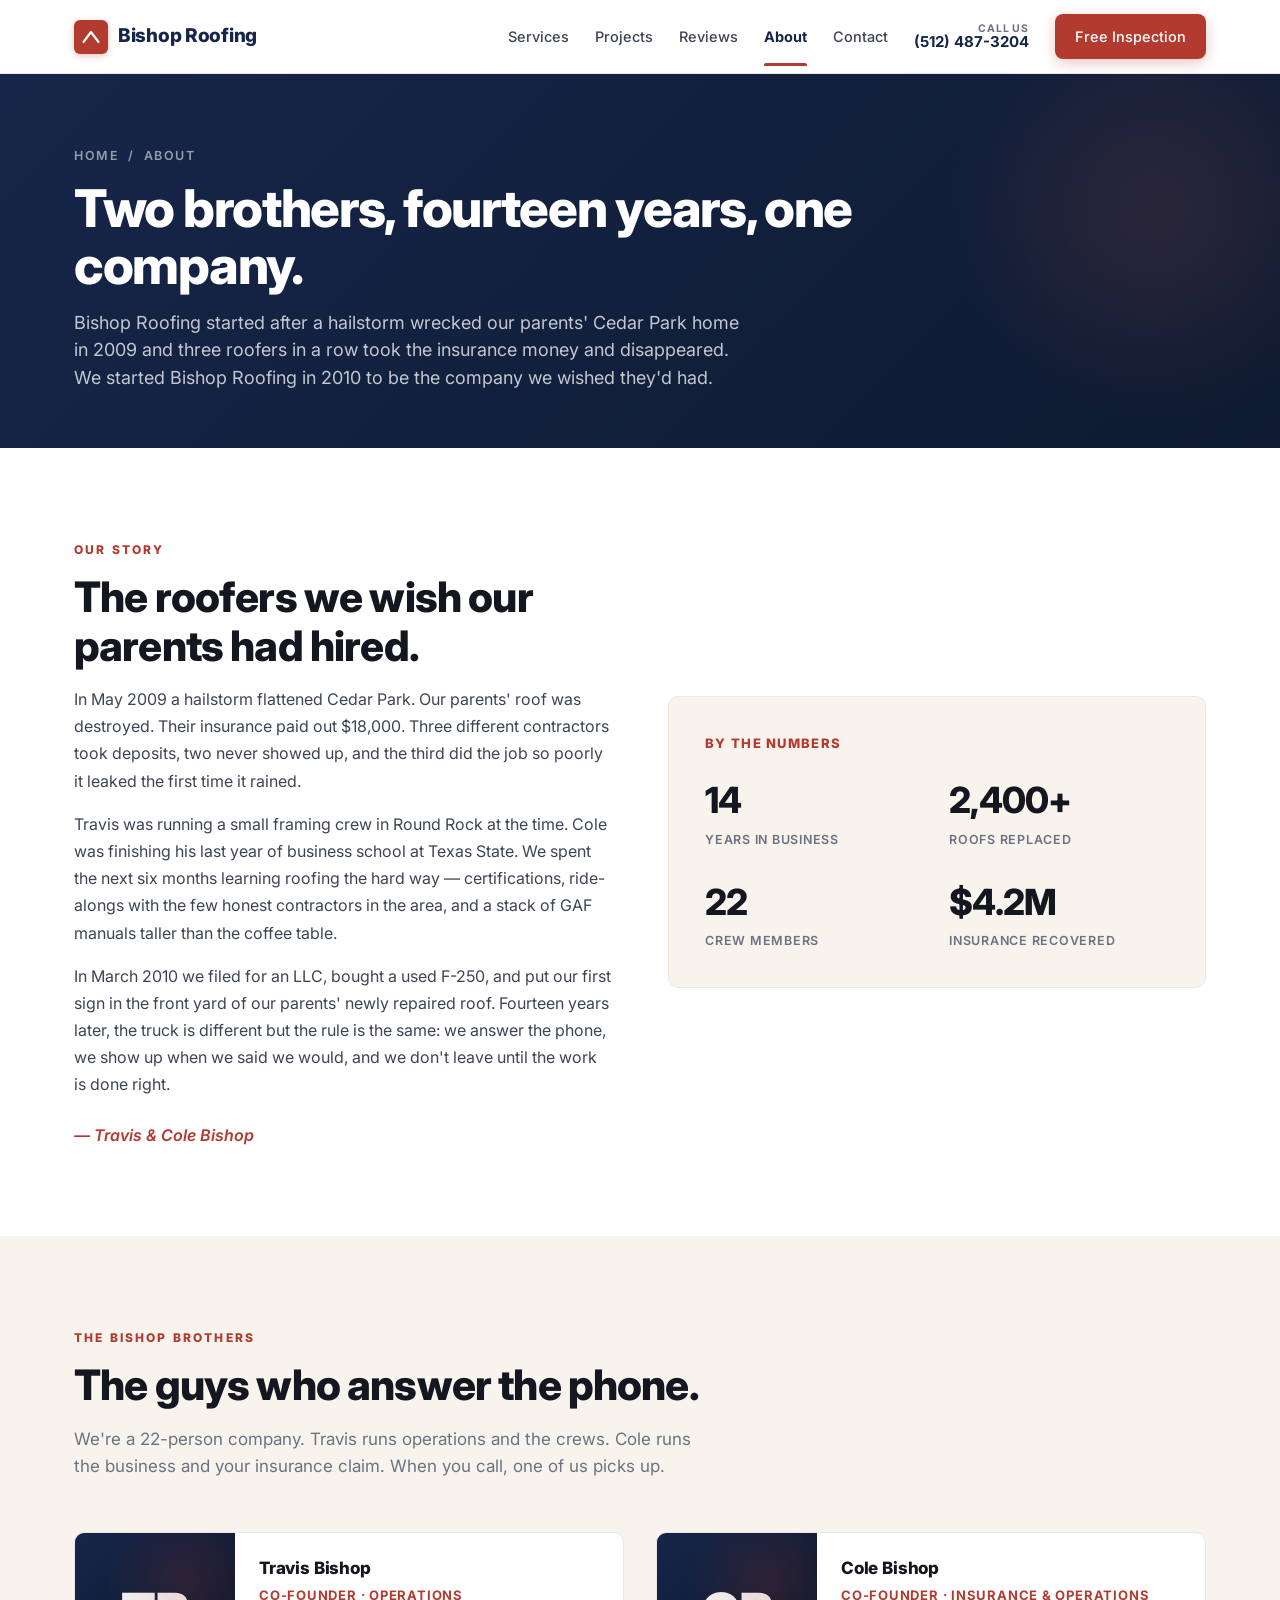
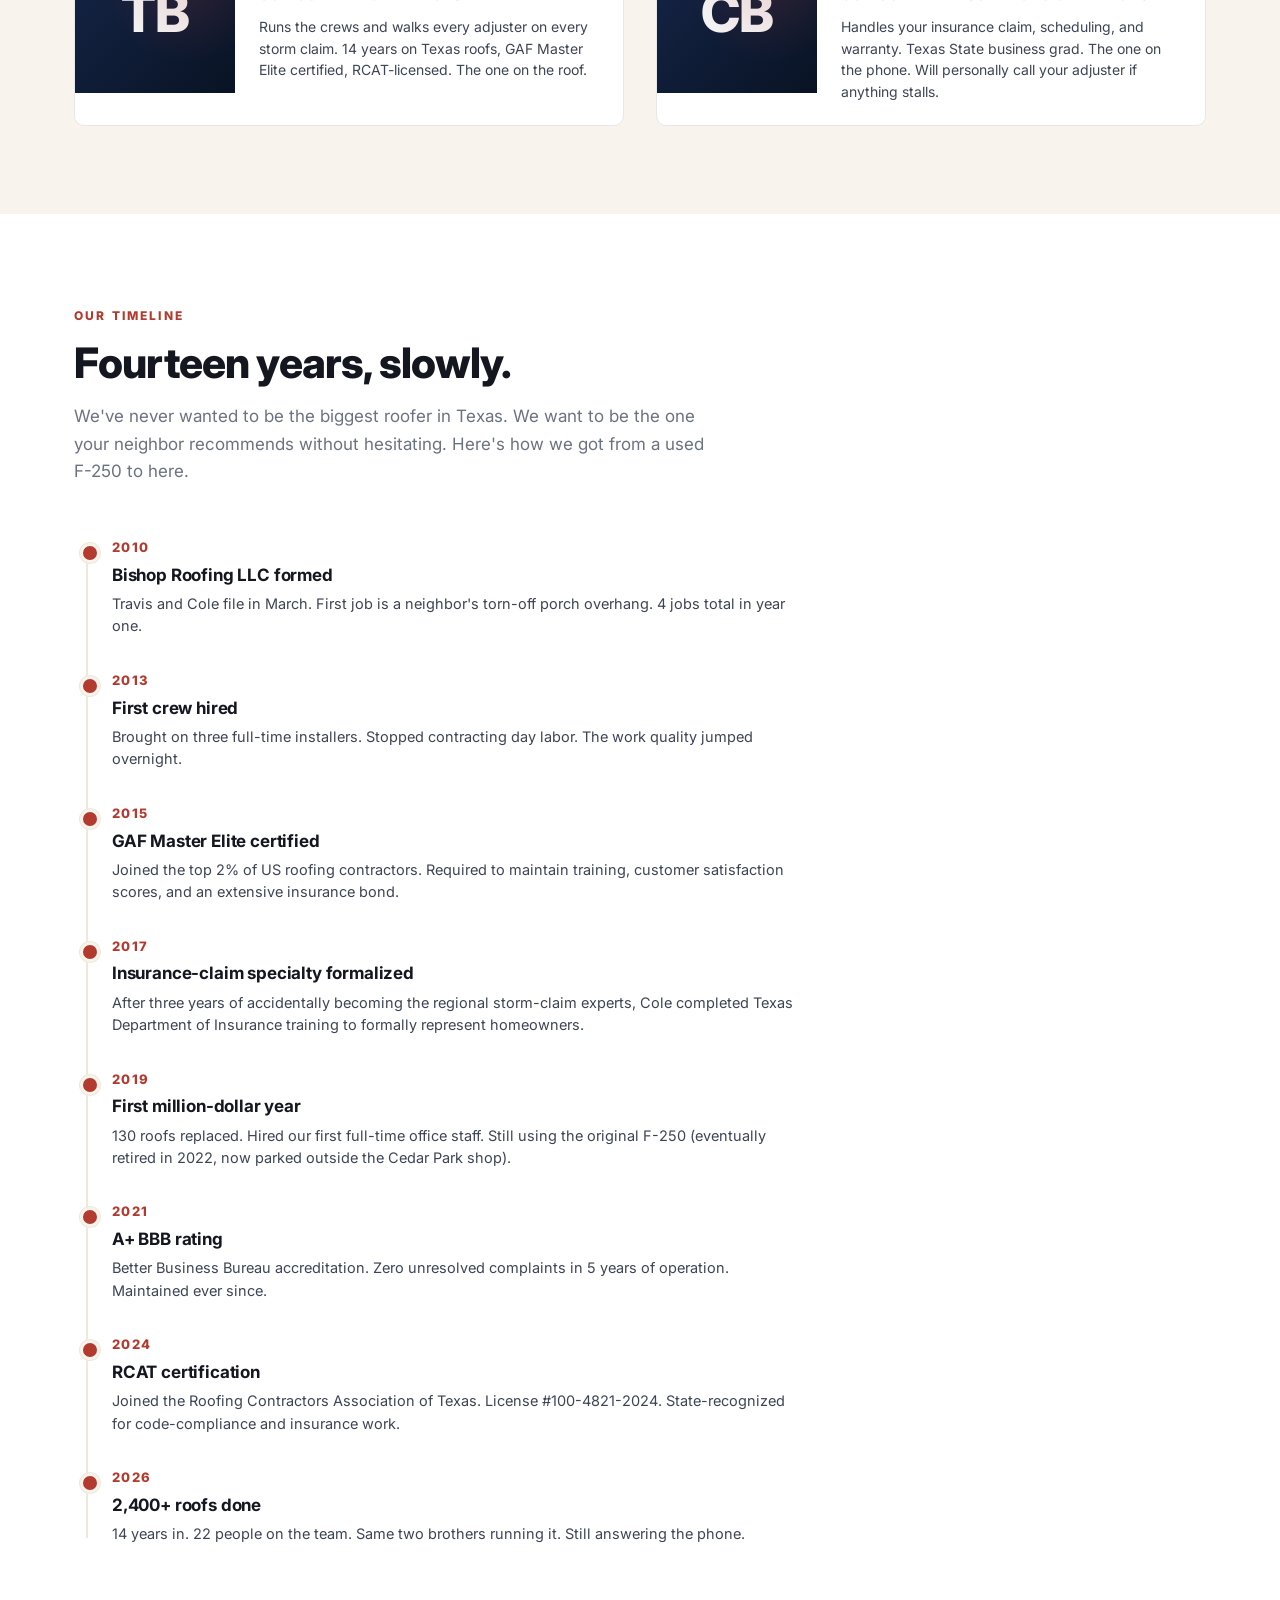
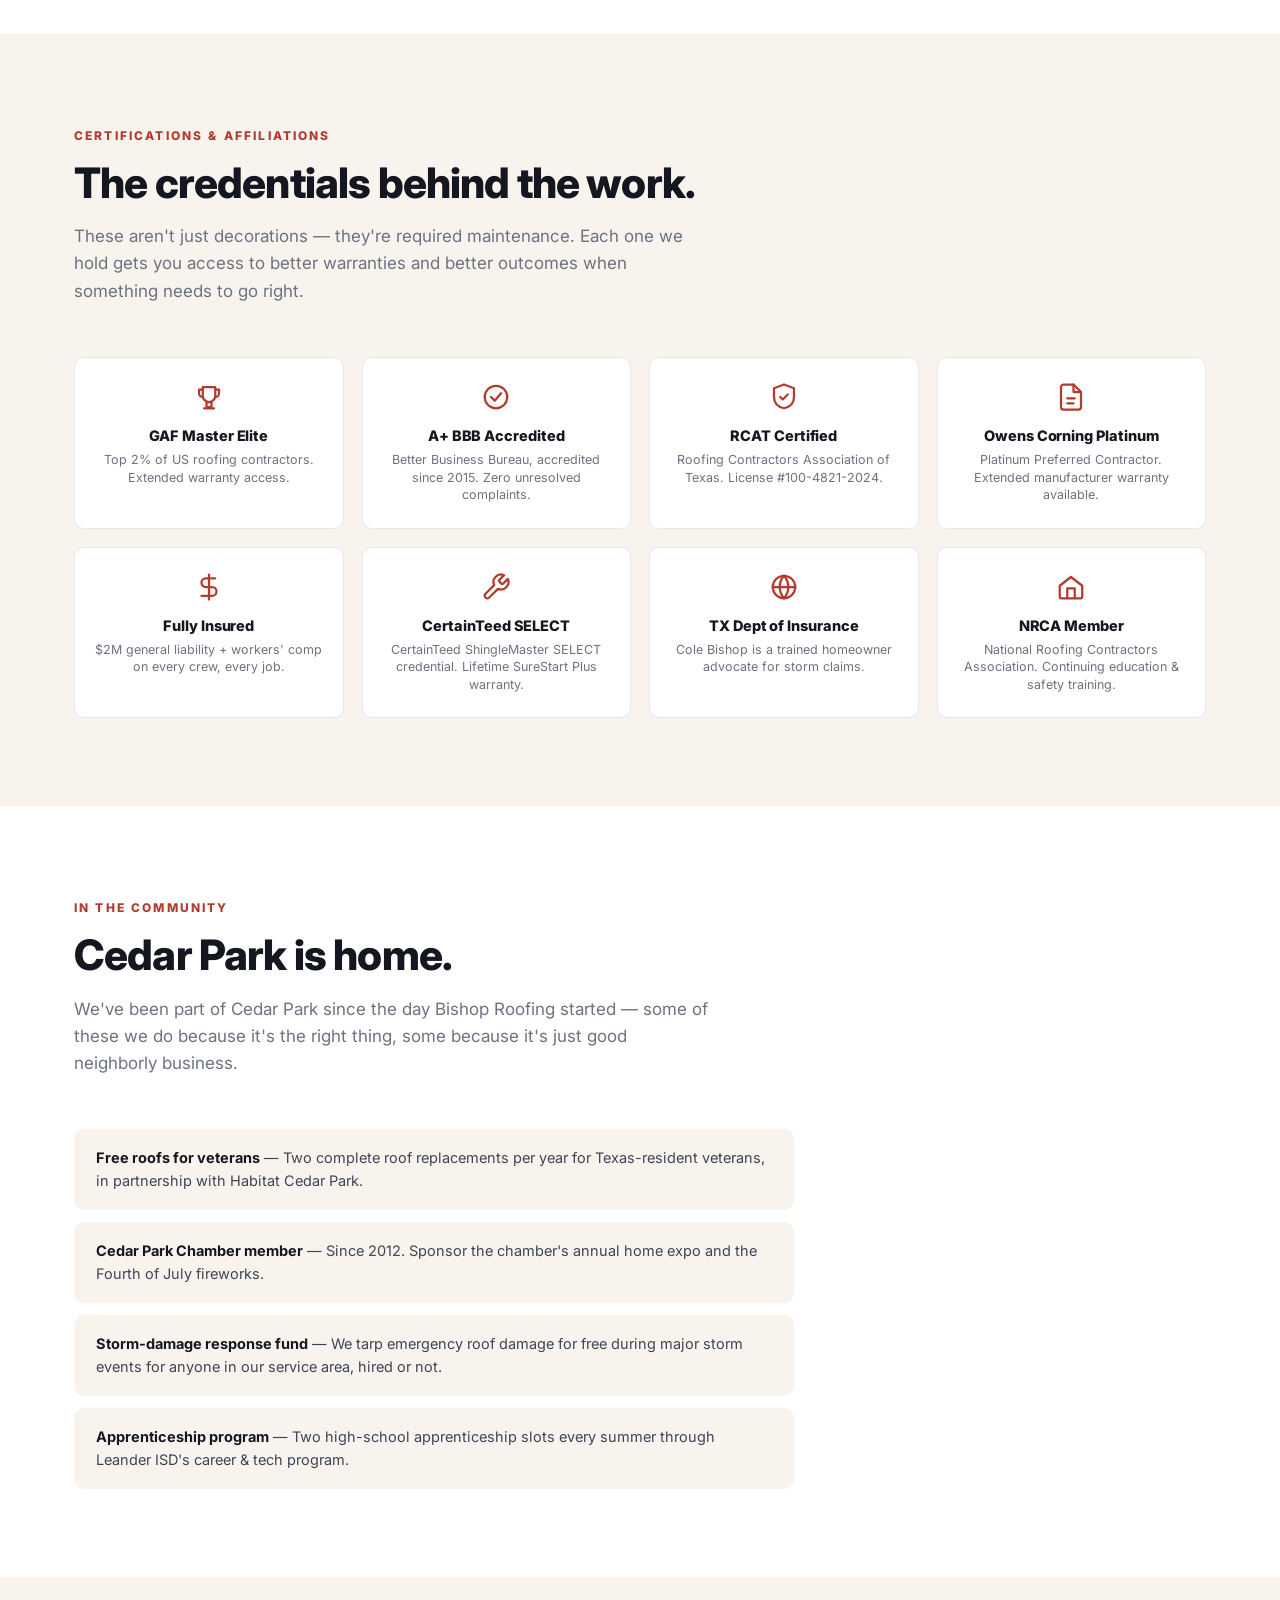
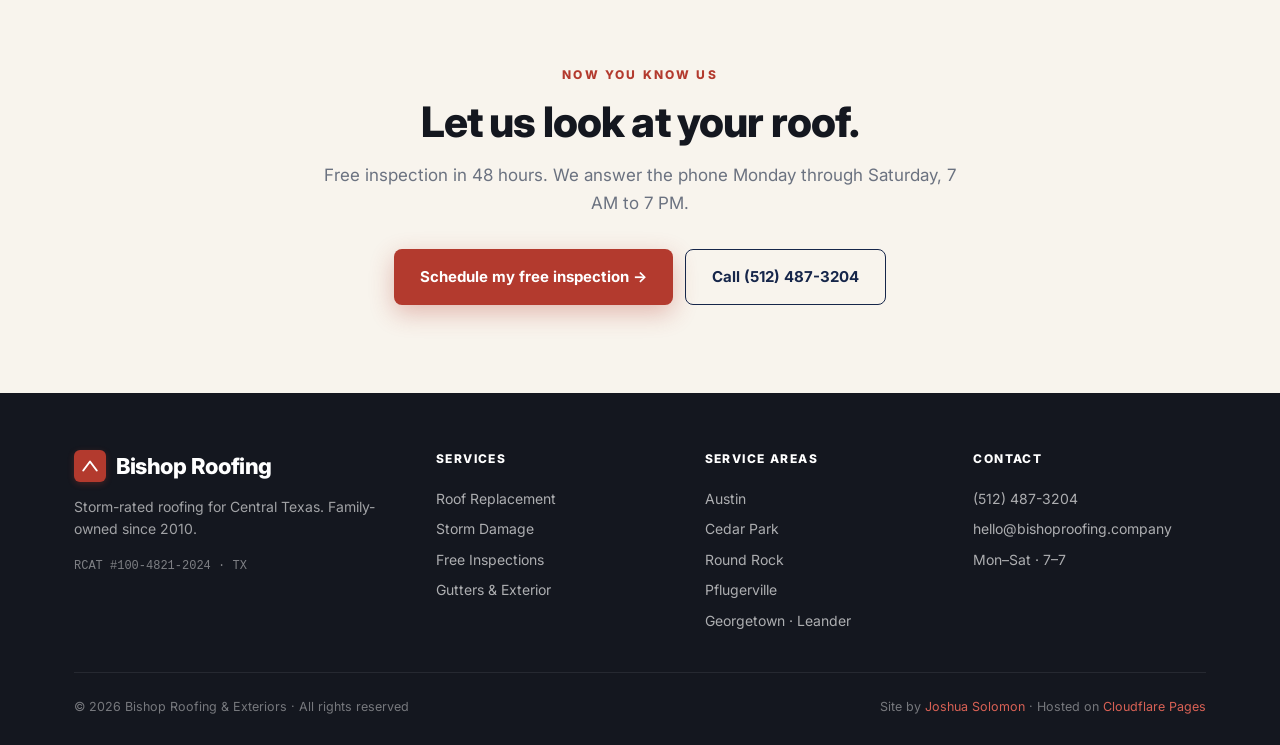
==== commit 0eee95dd: "Revert to clean Bishop Roofing 1st-version site Hard-reset to initial commit (fdb5fe9) wiped all dem" ====
--- a/about.html
+++ b/about.html
@@ -25,7 +25,6 @@
         <a href="./projects.html">Projects</a>
         <a href="./reviews.html">Reviews</a>
         <a href="./about.html" class="active">About</a>
-        <a href="./how-it-works.html">How It Works</a>
         <a href="./contact.html">Contact</a>
         <a href="tel:+15124873204" class="nav-phone">
           <span class="nav-phone-label">Call us</span>
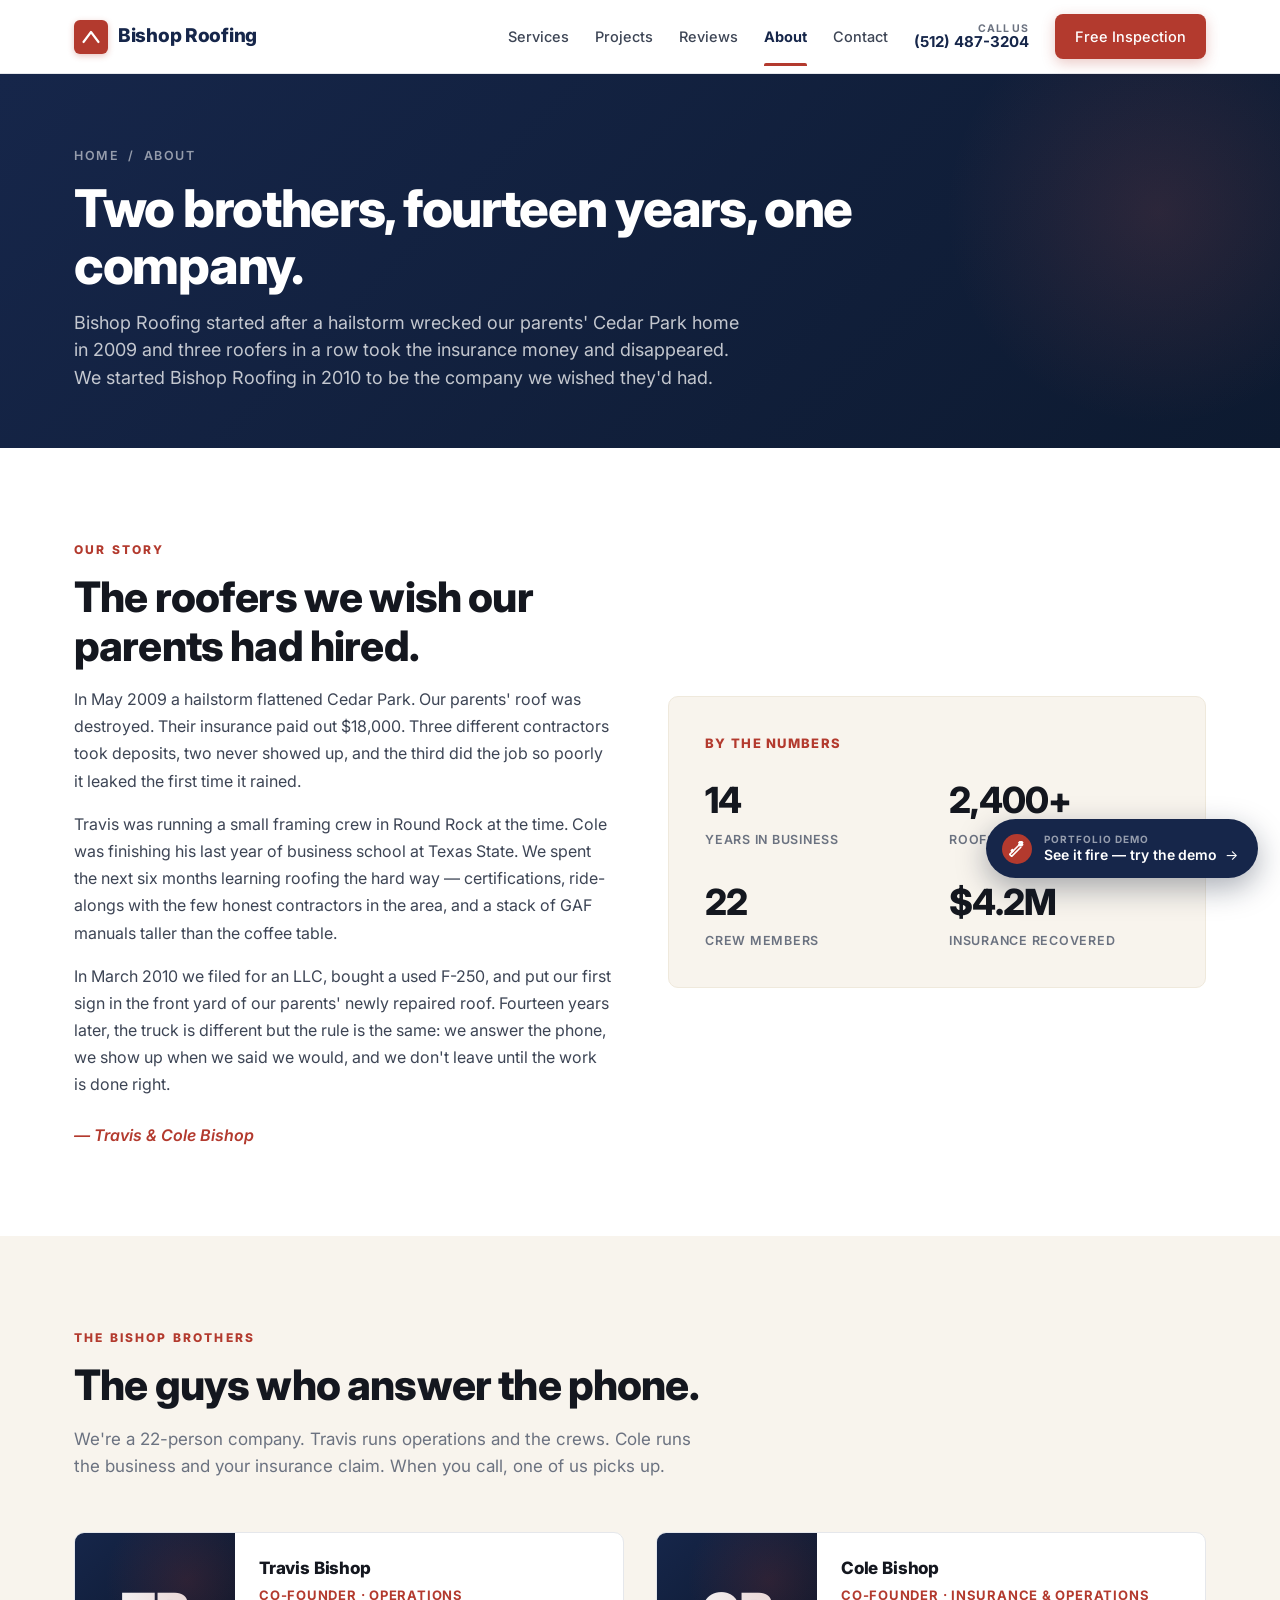
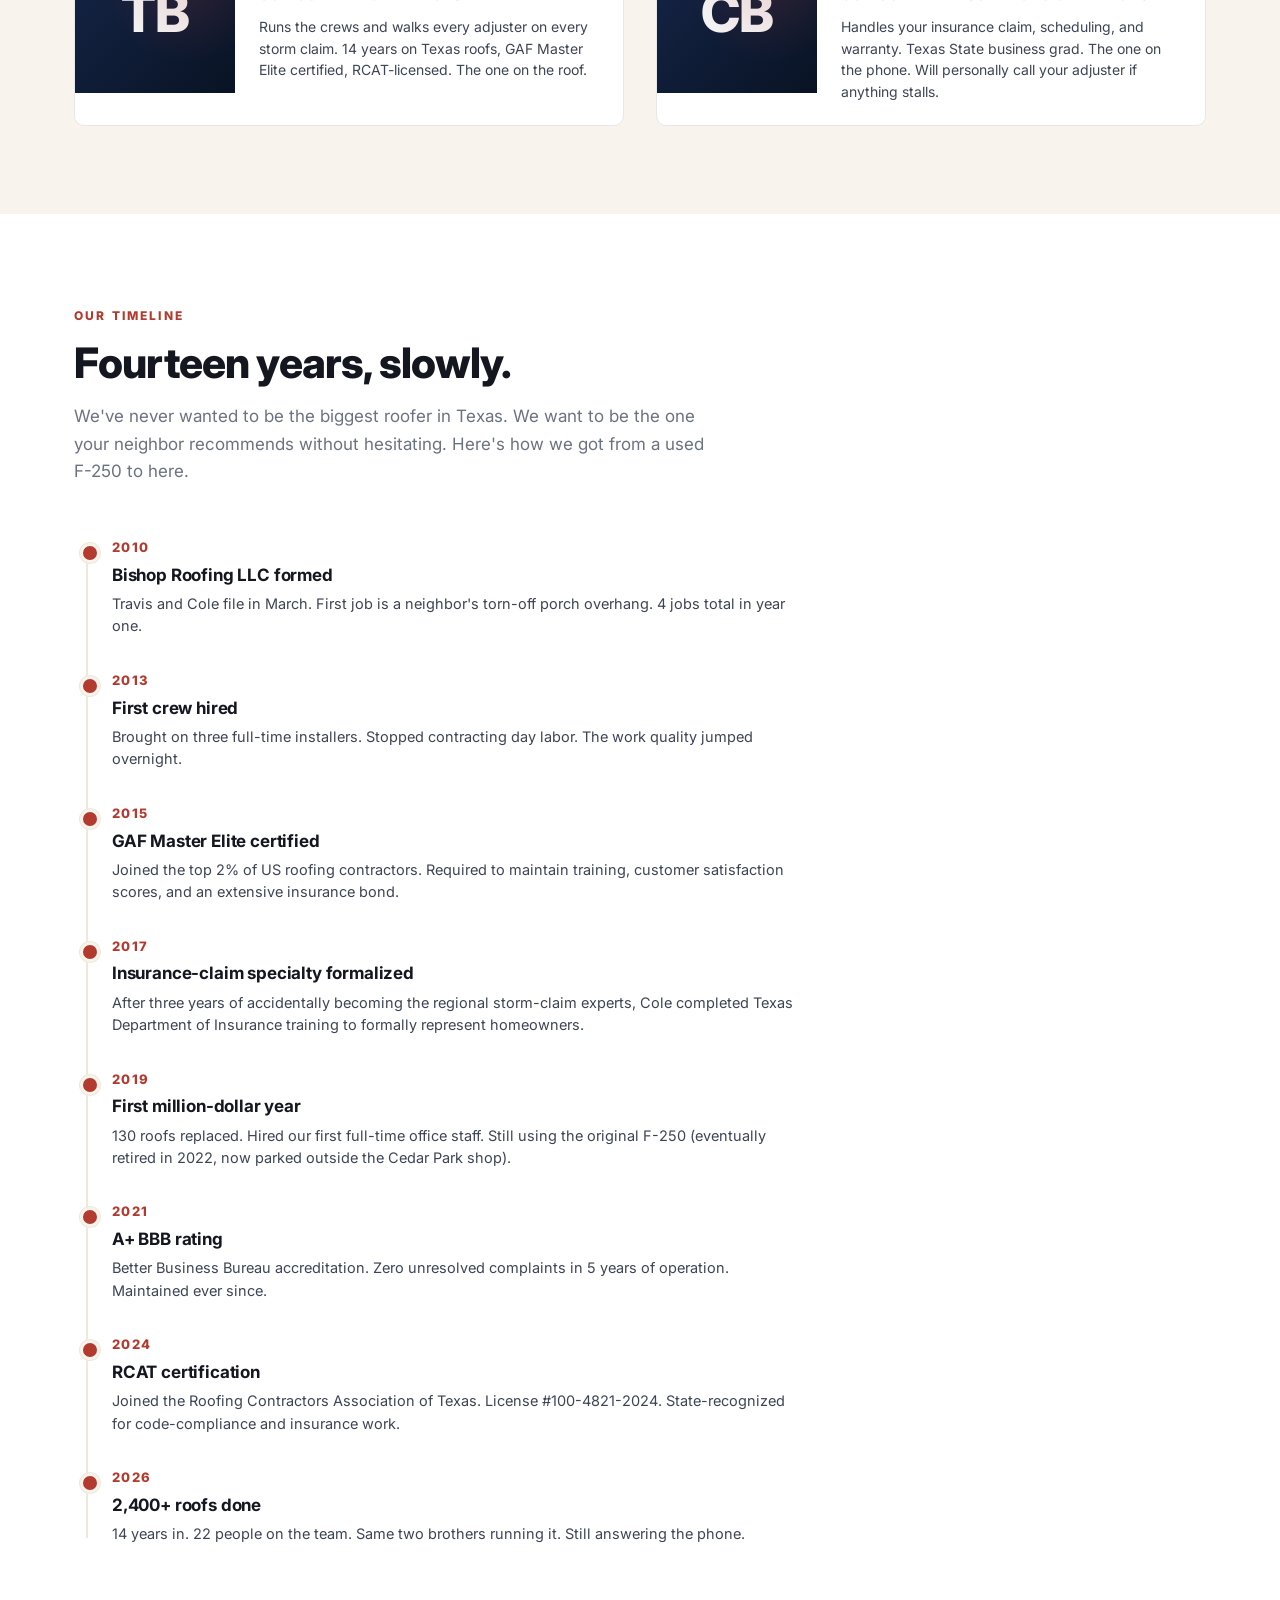
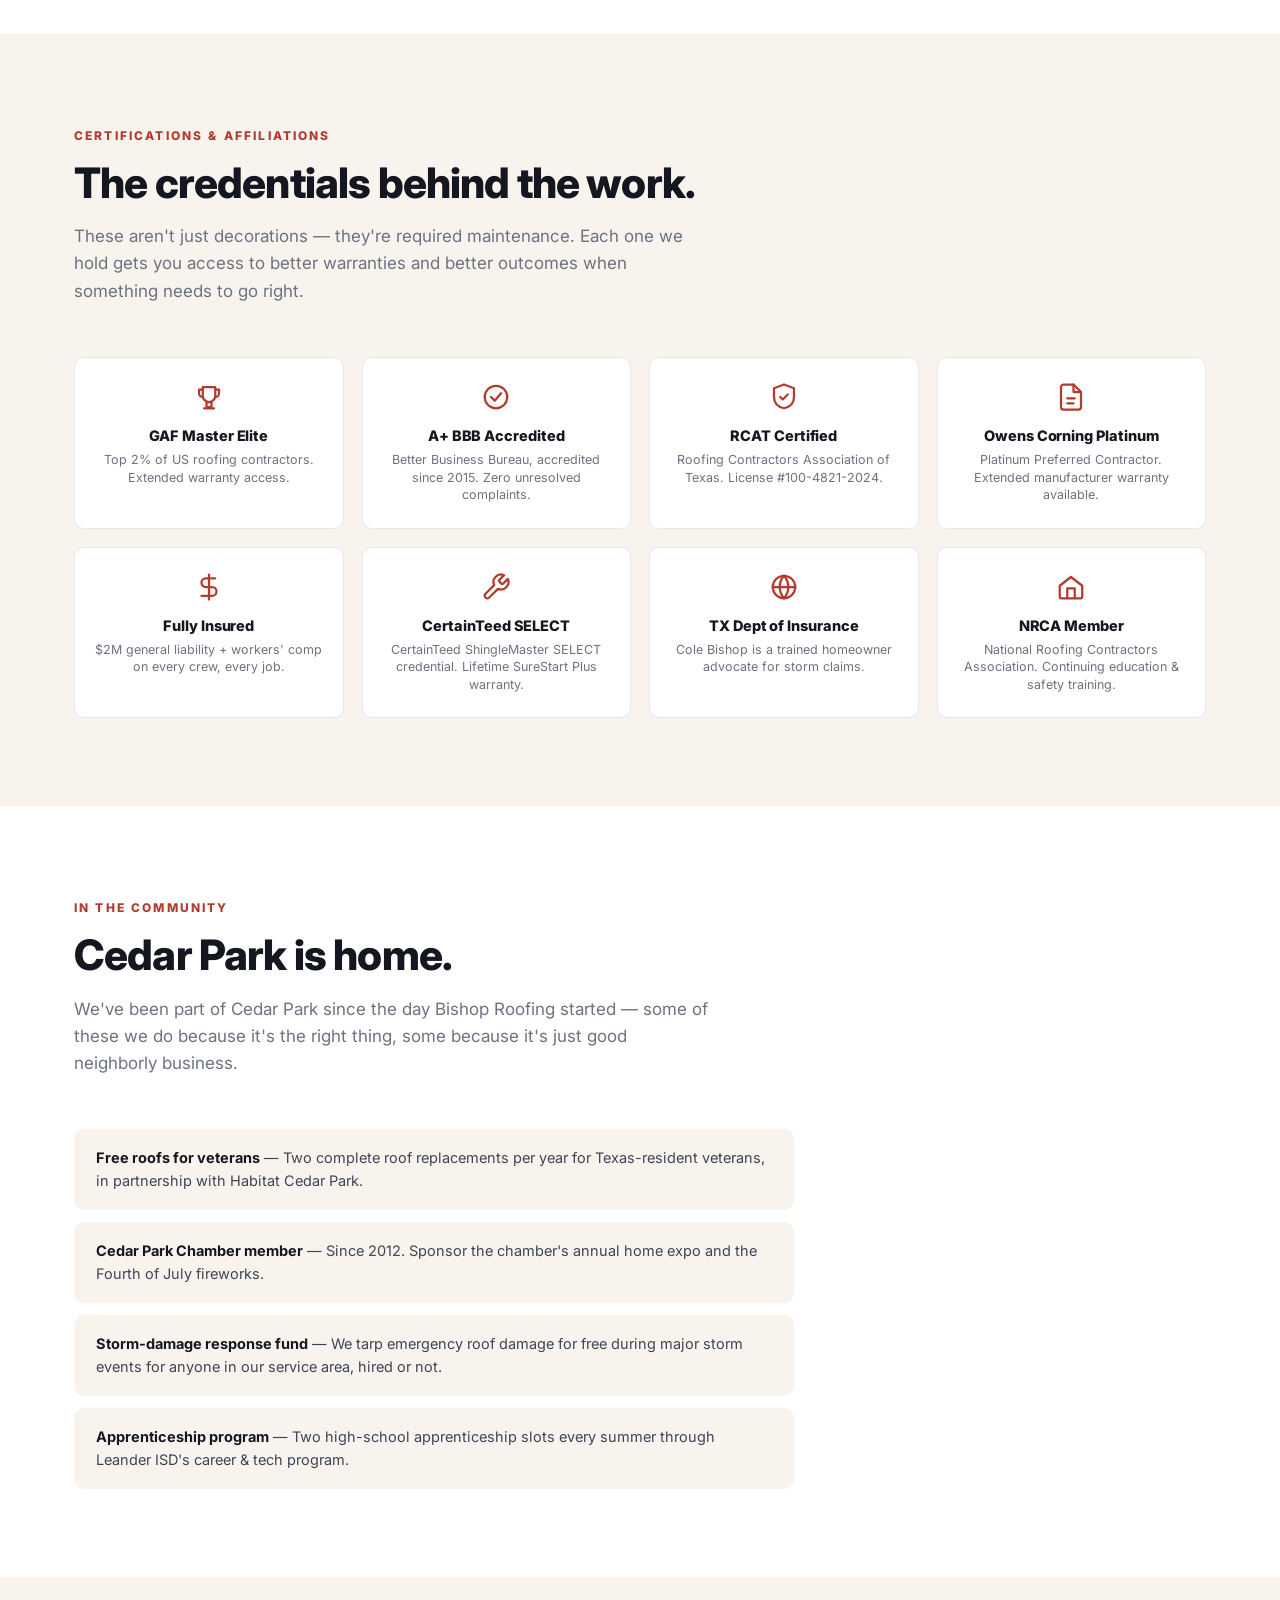
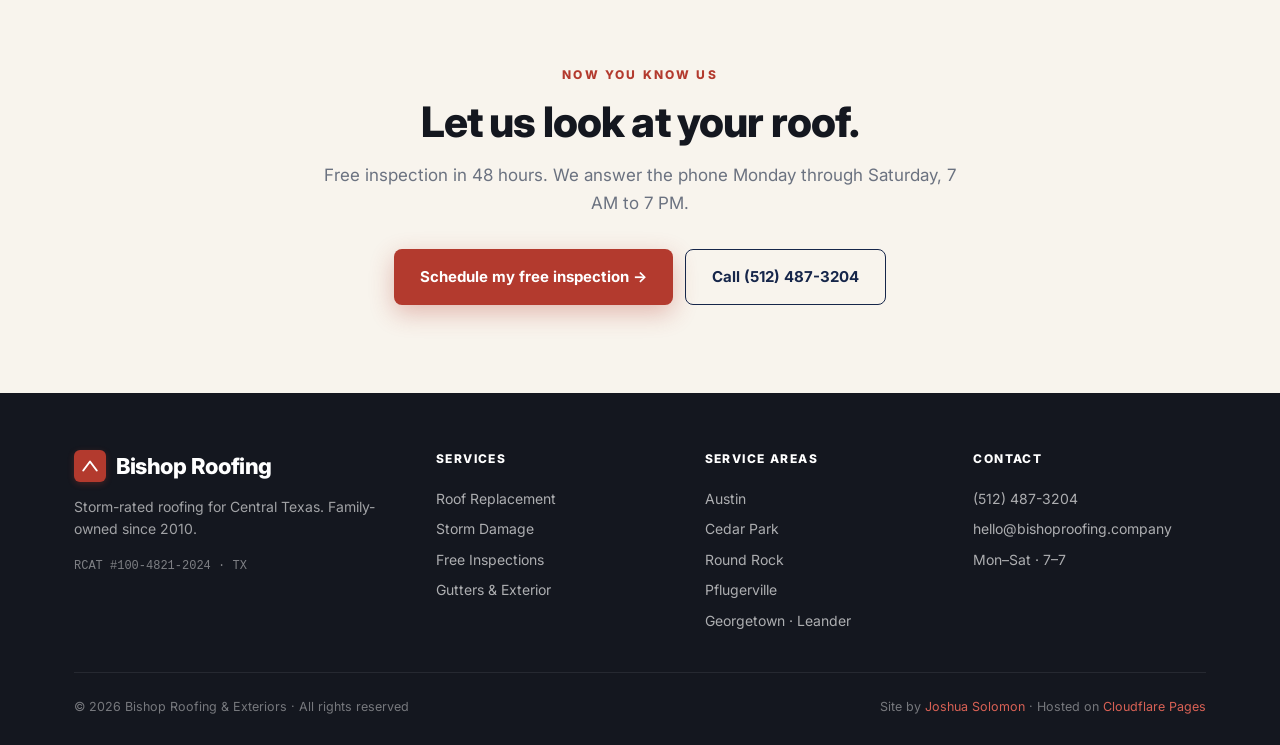
==== commit 1ae52385: "Production release: GHL demo modal, WF3 email sequence + PDF, portfolio badge - New: ghl-modal.css/h" ====
--- a/about.html
+++ b/about.html
@@ -288,5 +288,6 @@
     </div>
   </footer>
 
+  <script src="./portfolio-badge.js" defer></script>
 </body>
 </html>
